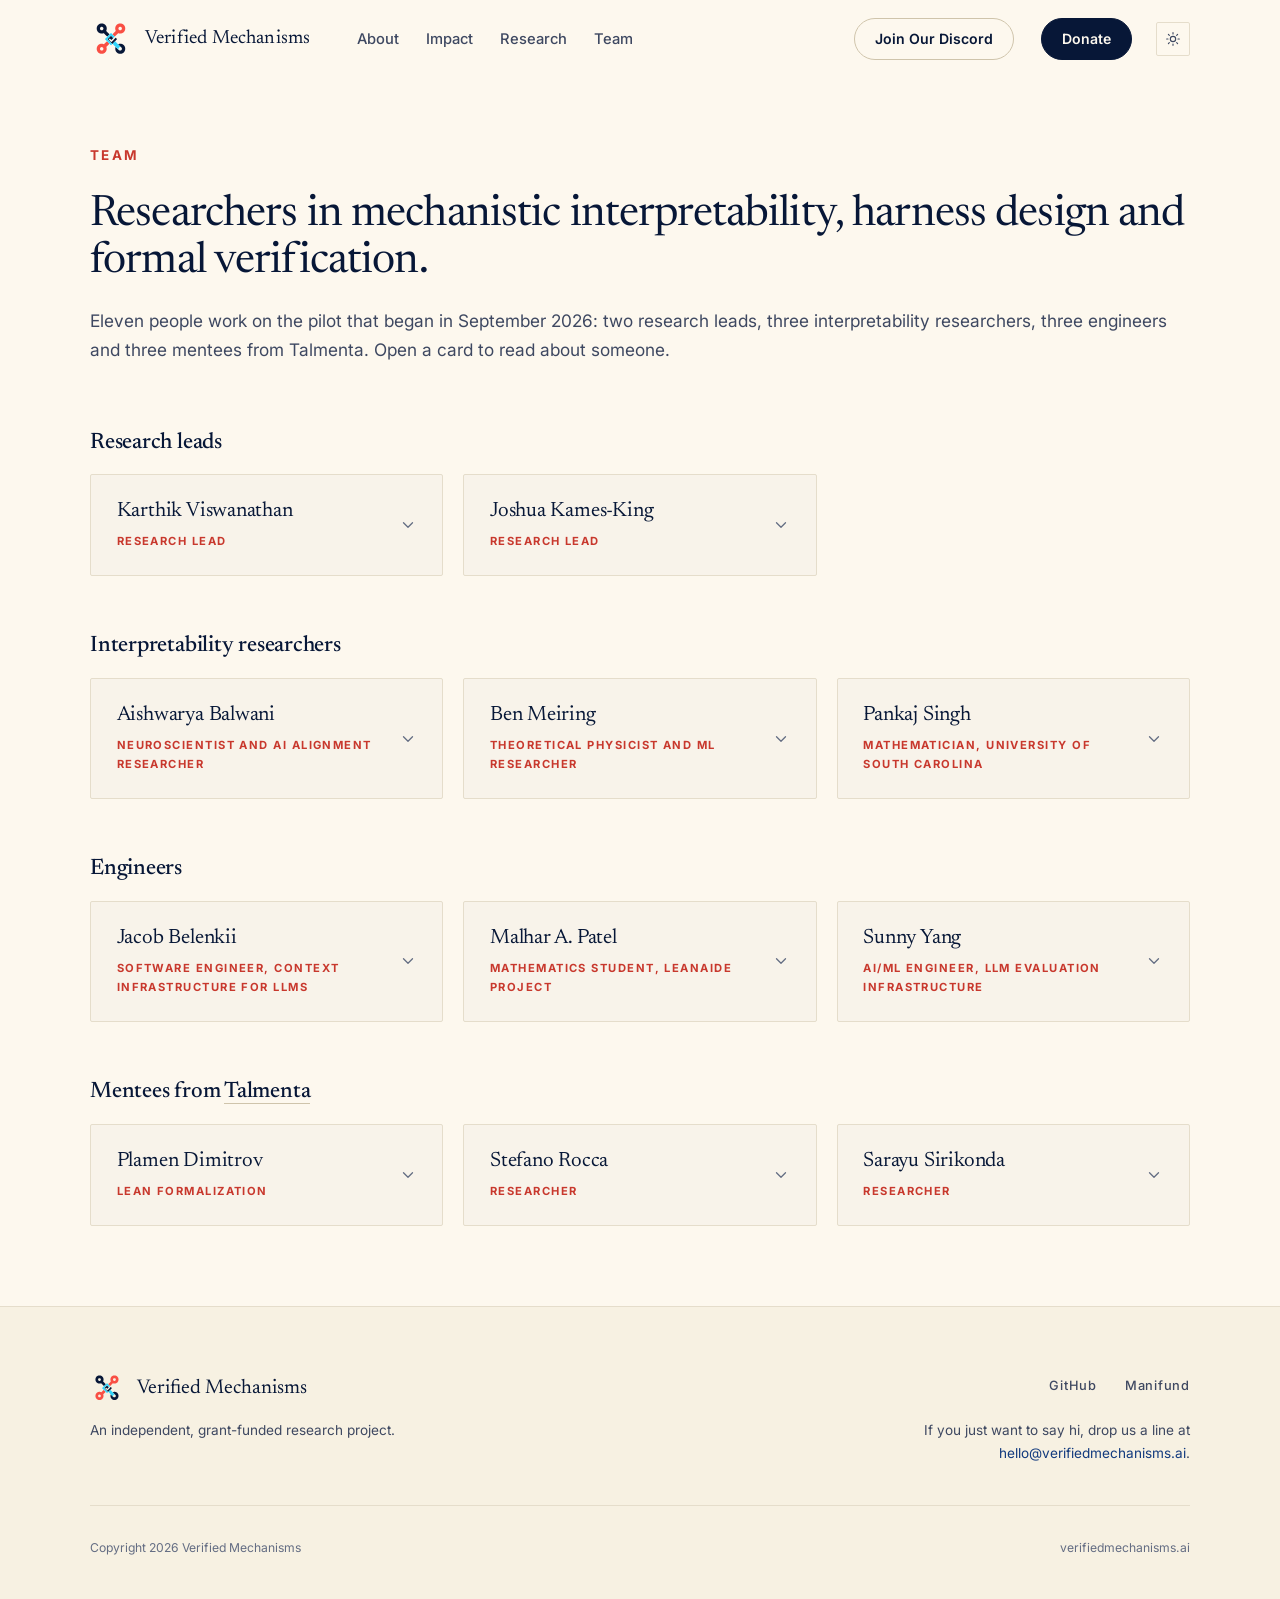
==== team/index.html @ e23b7980 "Add the team page and turn the home page roster into a names-by-group teaser The pilot team is eleve" ====
<!DOCTYPE html>
<html lang="en">
<head>
<meta charset="utf-8">
<meta name="viewport" content="width=device-width, initial-scale=1">
<title>Team | Verified Mechanisms</title>
<meta name="description" content="The Verified Mechanisms team: research leads, interpretability researchers, engineers and mentees from Talmenta working on formally verified autoresearch for mechanistic interpretability.">
<link rel="canonical" href="https://verifiedmechanisms.ai/team/">
<meta property="og:type" content="website">
<meta property="og:url" content="https://verifiedmechanisms.ai/team/">
<meta property="og:title" content="Team | Verified Mechanisms">
<meta property="og:description" content="The eleven people working on formally verified autoresearch for mechanistic interpretability.">
<meta name="theme-color" content="#05081F">
<link rel="icon" href="/assets/favicon.svg" type="image/svg+xml">
<link rel="preconnect" href="https://fonts.googleapis.com">
<link rel="preconnect" href="https://fonts.gstatic.com" crossorigin>
<link href="https://fonts.googleapis.com/css2?family=Inter:wght@400;500;600;700&family=Newsreader:ital,opsz,wght@0,6..72,300;0,6..72,400;0,6..72,500;1,6..72,400&display=swap" rel="stylesheet">
<link rel="stylesheet" href="/assets/site.css">
<script>
  // Stamp the theme before first paint so there is no flash.
  (function () {
    try {
      var t = localStorage.getItem('vm-theme');
      if (!t) t = matchMedia('(prefers-color-scheme: light)').matches ? 'light' : 'dark';
      document.documentElement.setAttribute('data-theme', t);
    } catch (e) {}
  })();
</script>
</head>
<body>
<a class="skip-link" href="#main">Skip to content</a>

<nav id="nav">
  <div class="nav-inner">
    <a class="nav-logo" href="/">
      <img class="brand-mark brand-mark--dark" src="/assets/logo.svg" alt="" width="42" height="42">
      <img class="brand-mark brand-mark--light" src="/assets/logo-light.svg" alt="" width="42" height="42">
      <span>Verified Mechanisms</span>
    </a>
    <ul class="nav-links" id="nav-links">
      <li><a href="/#about">About</a></li>
      <li><a href="/#impact">Impact</a></li>
      <li><a href="/#research">Research</a></li>
      <li><a href="/team/" aria-current="page">Team</a></li>
      <li class="nav-cta-item--lead"><a class="nav-cta nav-cta--ghost" href="https://discord.gg/DaYmn36k" target="_blank" rel="noopener">Join Our Discord</a></li>
      <li><a class="nav-cta nav-cta--solid" href="https://manifund.org/projects/formally-verified-autoresearch-for-theoretical-mech-interp" target="_blank" rel="noopener">Donate</a></li>
    </ul>
    <div class="nav-actions">
      <button class="theme-toggle" type="button" id="theme-toggle" aria-label="Switch colour theme" title="Switch colour theme">
        <svg class="icon-moon" viewBox="0 0 24 24" fill="none" stroke="currentColor" stroke-width="1.7" stroke-linecap="round" stroke-linejoin="round" aria-hidden="true"><path d="M21 12.8A9 9 0 1 1 11.2 3a7 7 0 0 0 9.8 9.8z"/></svg>
        <svg class="icon-sun" viewBox="0 0 24 24" fill="none" stroke="currentColor" stroke-width="1.7" stroke-linecap="round" aria-hidden="true"><circle cx="12" cy="12" r="4"/><path d="M12 2.5v2M12 19.5v2M5.1 5.1l1.4 1.4M17.5 17.5l1.4 1.4M2.5 12h2M19.5 12h2M5.1 18.9l1.4-1.4M17.5 6.5l1.4-1.4"/></svg>
      </button>
      <button class="nav-toggle" type="button" aria-label="Menu" aria-expanded="false" aria-controls="nav-links">
        <span></span><span></span><span></span>
      </button>
    </div>
  </div>
</nav>

<main id="main">

  <header class="page-header">
    <div class="page-inner page-inner--wide">
      <p class="section-label">Team</p>
      <h1 class="page-title">Researchers in mechanistic interpretability, harness design and formal verification.</h1>
      <p class="page-lede">Eleven people work on the pilot that began in September 2026: two research leads, three interpretability researchers, three engineers and three mentees from Talmenta. Open a card to read about someone.</p>
    </div>
  </header>

  <div class="page-body">
    <div class="page-inner page-inner--wide">

      <section class="people-group" aria-labelledby="research-leads">
        <h2 id="research-leads">Research leads</h2>
        <div class="people-grid">
        <article class="person reveal" id="karthik-viswanathan">
          <button class="person-toggle" type="button" aria-expanded="false" aria-controls="karthik-viswanathan-panel">
            <span class="person-name">Karthik Viswanathan</span>
            <span class="person-role">Research lead</span>
            <svg class="person-chevron" viewBox="0 0 24 24" fill="none" stroke="currentColor" stroke-width="1.7" stroke-linecap="round" stroke-linejoin="round" aria-hidden="true"><path d="M6 9l6 6 6-6"/></svg>
          </button>
          <div class="person-panel" id="karthik-viswanathan-panel">
            <div class="person-panel-inner">
              <p class="team-bio">Currently in MATS 9.1 with Simplex, after a Physics PhD at the University of Amsterdam and a MARS 3.0 with Geodesic Research. Likes to work on mechanistic interpretability, even though it is damn hard.</p>
              <div class="team-links">
              <a href="https://karthikviswanathn.github.io" target="_blank" rel="noopener" aria-label="Website" title="Website">
                <svg class="icon-stroke" viewBox="0 0 24 24" aria-hidden="true"><circle cx="12" cy="12" r="9"/><path d="M3 12h18M12 3c2.5 2.6 3.8 5.7 3.8 9s-1.3 6.4-3.8 9c-2.5-2.6-3.8-5.7-3.8-9S9.5 5.6 12 3z"/></svg>
              </a>
              <a href="https://www.linkedin.com/in/karthik-viswanathan-6b8a0111a/" target="_blank" rel="noopener" aria-label="LinkedIn" title="LinkedIn">
                <svg viewBox="0 0 24 24" aria-hidden="true"><path d="M20.447 20.452h-3.554v-5.569c0-1.328-.027-3.037-1.852-3.037-1.853 0-2.136 1.445-2.136 2.939v5.667H9.351V9h3.414v1.561h.046c.477-.9 1.637-1.85 3.37-1.85 3.601 0 4.267 2.37 4.267 5.455v6.286zM5.337 7.433a2.062 2.062 0 1 1 0-4.125 2.062 2.062 0 0 1 0 4.125zm1.782 13.019H3.555V9h3.564v11.452zM22.225 0H1.771C.792 0 0 .774 0 1.729v20.542C0 23.227.792 24 1.771 24h20.451C23.2 24 24 23.227 24 22.271V1.729C24 .774 23.2 0 22.225 0z"/></svg>
              </a>
              <a href="https://scholar.google.com/citations?user=Qreb6HQAAAAJ" target="_blank" rel="noopener" aria-label="Google Scholar" title="Google Scholar">
                <svg viewBox="0 0 24 24" aria-hidden="true"><path d="M5.242 13.769 0 9.5 12 0l12 9.5-5.242 4.269C17.548 11.249 14.978 9.5 12 9.5s-5.548 1.749-6.758 4.269zM12 10a7 7 0 1 0 0 14 7 7 0 0 0 0-14z"/></svg>
              </a>
              </div>
            </div>
          </div>
        </article>

        <article class="person reveal" id="joshua-kames-king" style="transition-delay:0.08s">
          <button class="person-toggle" type="button" aria-expanded="false" aria-controls="joshua-kames-king-panel">
            <span class="person-name">Joshua Kames-King</span>
            <span class="person-role">Research lead</span>
            <svg class="person-chevron" viewBox="0 0 24 24" fill="none" stroke="currentColor" stroke-width="1.7" stroke-linecap="round" stroke-linejoin="round" aria-hidden="true"><path d="M6 9l6 6 6-6"/></svg>
          </button>
          <div class="person-panel" id="joshua-kames-king-panel">
            <div class="person-panel-inner">
              <p class="team-bio">Currently an Iliad fellow, after a postdoc at EPFL and a PhD in string theory at University of Bonn. Likes mechanistic interpretability, formal verification, and believes that AI safety should eventually mostly run itself.</p>
              <div class="team-links">
              <a href="https://www.linkedin.com/in/joshua-kames-king-a87919376/" target="_blank" rel="noopener" aria-label="LinkedIn" title="LinkedIn">
                <svg viewBox="0 0 24 24" aria-hidden="true"><path d="M20.447 20.452h-3.554v-5.569c0-1.328-.027-3.037-1.852-3.037-1.853 0-2.136 1.445-2.136 2.939v5.667H9.351V9h3.414v1.561h.046c.477-.9 1.637-1.85 3.37-1.85 3.601 0 4.267 2.37 4.267 5.455v6.286zM5.337 7.433a2.062 2.062 0 1 1 0-4.125 2.062 2.062 0 0 1 0 4.125zm1.782 13.019H3.555V9h3.564v11.452zM22.225 0H1.771C.792 0 0 .774 0 1.729v20.542C0 23.227.792 24 1.771 24h20.451C23.2 24 24 23.227 24 22.271V1.729C24 .774 23.2 0 22.225 0z"/></svg>
              </a>
              <a href="https://scholar.google.com/citations?user=3WWQQb4AAAAJ&amp;hl=en" target="_blank" rel="noopener" aria-label="Google Scholar" title="Google Scholar">
                <svg viewBox="0 0 24 24" aria-hidden="true"><path d="M5.242 13.769 0 9.5 12 0l12 9.5-5.242 4.269C17.548 11.249 14.978 9.5 12 9.5s-5.548 1.749-6.758 4.269zM12 10a7 7 0 1 0 0 14 7 7 0 0 0 0-14z"/></svg>
              </a>
              </div>
            </div>
          </div>
        </article>
        </div>
      </section>
      <section class="people-group" aria-labelledby="interpretability-researchers">
        <h2 id="interpretability-researchers">Interpretability researchers</h2>
        <div class="people-grid">
        <article class="person reveal" id="aishwarya-balwani">
          <button class="person-toggle" type="button" aria-expanded="false" aria-controls="aishwarya-balwani-panel">
            <span class="person-name">Aishwarya Balwani</span>
            <span class="person-role">Neuroscientist and AI alignment researcher</span>
            <svg class="person-chevron" viewBox="0 0 24 24" fill="none" stroke="currentColor" stroke-width="1.7" stroke-linecap="round" stroke-linejoin="round" aria-hidden="true"><path d="M6 9l6 6 6-6"/></svg>
          </button>
          <div class="person-panel" id="aishwarya-balwani-panel">
            <div class="person-panel-inner">
              <p class="team-bio">Trained in signal processing, statistical machine learning and theoretical neuroscience, with a PhD thesis that used RNNs as model organisms for cortical circuits. Has been moving into AI safety and alignment since last year.</p>
              <div class="team-links">
              <a href="https://aishwaryahb.github.io/" target="_blank" rel="noopener" aria-label="Website" title="Website">
                <svg class="icon-stroke" viewBox="0 0 24 24" aria-hidden="true"><circle cx="12" cy="12" r="9"/><path d="M3 12h18M12 3c2.5 2.6 3.8 5.7 3.8 9s-1.3 6.4-3.8 9c-2.5-2.6-3.8-5.7-3.8-9S9.5 5.6 12 3z"/></svg>
              </a>
              <a href="https://www.linkedin.com/in/aishwaryahb" target="_blank" rel="noopener" aria-label="LinkedIn" title="LinkedIn">
                <svg viewBox="0 0 24 24" aria-hidden="true"><path d="M20.447 20.452h-3.554v-5.569c0-1.328-.027-3.037-1.852-3.037-1.853 0-2.136 1.445-2.136 2.939v5.667H9.351V9h3.414v1.561h.046c.477-.9 1.637-1.85 3.37-1.85 3.601 0 4.267 2.37 4.267 5.455v6.286zM5.337 7.433a2.062 2.062 0 1 1 0-4.125 2.062 2.062 0 0 1 0 4.125zm1.782 13.019H3.555V9h3.564v11.452zM22.225 0H1.771C.792 0 0 .774 0 1.729v20.542C0 23.227.792 24 1.771 24h20.451C23.2 24 24 23.227 24 22.271V1.729C24 .774 23.2 0 22.225 0z"/></svg>
              </a>
              <a href="https://scholar.google.com/citations?user=wyXqxjwAAAAJ&amp;hl=en" target="_blank" rel="noopener" aria-label="Google Scholar" title="Google Scholar">
                <svg viewBox="0 0 24 24" aria-hidden="true"><path d="M5.242 13.769 0 9.5 12 0l12 9.5-5.242 4.269C17.548 11.249 14.978 9.5 12 9.5s-5.548 1.749-6.758 4.269zM12 10a7 7 0 1 0 0 14 7 7 0 0 0 0-14z"/></svg>
              </a>
              </div>
            </div>
          </div>
        </article>

        <article class="person reveal" id="ben-meiring" style="transition-delay:0.08s">
          <button class="person-toggle" type="button" aria-expanded="false" aria-controls="ben-meiring-panel">
            <span class="person-name">Ben Meiring</span>
            <span class="person-role">Theoretical physicist and ML researcher</span>
            <svg class="person-chevron" viewBox="0 0 24 24" fill="none" stroke="currentColor" stroke-width="1.7" stroke-linecap="round" stroke-linejoin="round" aria-hidden="true"><path d="M6 9l6 6 6-6"/></svg>
          </button>
          <div class="person-panel" id="ben-meiring-panel">
            <div class="person-panel-inner">
              <p class="team-bio">A theoretical physicist with a PhD from Oxford and a postdoc at the Technion, with a background in holography, black holes and hydrodynamics. His machine learning interests are optimization, generalization and interpretability.</p>
              <div class="team-links">
              <a href="https://github.com/ben-meiring" target="_blank" rel="noopener" aria-label="GitHub" title="GitHub">
                <svg viewBox="0 0 24 24" aria-hidden="true"><path d="M12 .297c-6.63 0-12 5.373-12 12 0 5.303 3.438 9.8 8.205 11.385.6.113.82-.258.82-.577 0-.285-.01-1.04-.015-2.04-3.338.724-4.042-1.61-4.042-1.61C4.422 18.07 3.633 17.7 3.633 17.7c-1.087-.744.084-.729.084-.729 1.205.084 1.838 1.236 1.838 1.236 1.07 1.835 2.809 1.305 3.495.998.108-.776.417-1.305.76-1.605-2.665-.3-5.466-1.332-5.466-5.93 0-1.31.465-2.38 1.235-3.22-.135-.303-.54-1.523.105-3.176 0 0 1.005-.322 3.3 1.23.96-.267 1.98-.399 3-.405 1.02.006 2.04.138 3 .405 2.28-1.552 3.285-1.23 3.285-1.23.645 1.653.24 2.873.12 3.176.765.84 1.23 1.91 1.23 3.22 0 4.61-2.805 5.625-5.475 5.92.42.36.81 1.096.81 2.22 0 1.606-.015 2.896-.015 3.286 0 .315.21.69.825.57C20.565 22.092 24 17.592 24 12.297c0-6.627-5.373-12-12-12"/></svg>
              </a>
              <a href="https://www.linkedin.com/in/ben-meiring" target="_blank" rel="noopener" aria-label="LinkedIn" title="LinkedIn">
                <svg viewBox="0 0 24 24" aria-hidden="true"><path d="M20.447 20.452h-3.554v-5.569c0-1.328-.027-3.037-1.852-3.037-1.853 0-2.136 1.445-2.136 2.939v5.667H9.351V9h3.414v1.561h.046c.477-.9 1.637-1.85 3.37-1.85 3.601 0 4.267 2.37 4.267 5.455v6.286zM5.337 7.433a2.062 2.062 0 1 1 0-4.125 2.062 2.062 0 0 1 0 4.125zm1.782 13.019H3.555V9h3.564v11.452zM22.225 0H1.771C.792 0 0 .774 0 1.729v20.542C0 23.227.792 24 1.771 24h20.451C23.2 24 24 23.227 24 22.271V1.729C24 .774 23.2 0 22.225 0z"/></svg>
              </a>
              <a href="https://scholar.google.com/citations?user=Y_txcSIAAAAJ&amp;hl=en" target="_blank" rel="noopener" aria-label="Google Scholar" title="Google Scholar">
                <svg viewBox="0 0 24 24" aria-hidden="true"><path d="M5.242 13.769 0 9.5 12 0l12 9.5-5.242 4.269C17.548 11.249 14.978 9.5 12 9.5s-5.548 1.749-6.758 4.269zM12 10a7 7 0 1 0 0 14 7 7 0 0 0 0-14z"/></svg>
              </a>
              </div>
            </div>
          </div>
        </article>

        <article class="person reveal" id="pankaj-singh" style="transition-delay:0.16s">
          <button class="person-toggle" type="button" aria-expanded="false" aria-controls="pankaj-singh-panel">
            <span class="person-name">Pankaj Singh</span>
            <span class="person-role">Mathematician, University of South Carolina</span>
            <svg class="person-chevron" viewBox="0 0 24 24" fill="none" stroke="currentColor" stroke-width="1.7" stroke-linecap="round" stroke-linejoin="round" aria-hidden="true"><path d="M6 9l6 6 6-6"/></svg>
          </button>
          <div class="person-panel" id="pankaj-singh-panel">
            <div class="person-panel-inner">
              <p class="team-bio">A mathematician who recently completed a PhD at the University of South Carolina, working on algebraic and arithmetic geometry, commutative algebra and representation theory. Lately works on formalization and autoformalization of mathematics, and on what goes wrong when agents do the formalizing.</p>
              <div class="team-links">
              <a href="https://www.pksusc.com/" target="_blank" rel="noopener" aria-label="Website" title="Website">
                <svg class="icon-stroke" viewBox="0 0 24 24" aria-hidden="true"><circle cx="12" cy="12" r="9"/><path d="M3 12h18M12 3c2.5 2.6 3.8 5.7 3.8 9s-1.3 6.4-3.8 9c-2.5-2.6-3.8-5.7-3.8-9S9.5 5.6 12 3z"/></svg>
              </a>
              <a href="https://github.com/Pksingh1992" target="_blank" rel="noopener" aria-label="GitHub" title="GitHub">
                <svg viewBox="0 0 24 24" aria-hidden="true"><path d="M12 .297c-6.63 0-12 5.373-12 12 0 5.303 3.438 9.8 8.205 11.385.6.113.82-.258.82-.577 0-.285-.01-1.04-.015-2.04-3.338.724-4.042-1.61-4.042-1.61C4.422 18.07 3.633 17.7 3.633 17.7c-1.087-.744.084-.729.084-.729 1.205.084 1.838 1.236 1.838 1.236 1.07 1.835 2.809 1.305 3.495.998.108-.776.417-1.305.76-1.605-2.665-.3-5.466-1.332-5.466-5.93 0-1.31.465-2.38 1.235-3.22-.135-.303-.54-1.523.105-3.176 0 0 1.005-.322 3.3 1.23.96-.267 1.98-.399 3-.405 1.02.006 2.04.138 3 .405 2.28-1.552 3.285-1.23 3.285-1.23.645 1.653.24 2.873.12 3.176.765.84 1.23 1.91 1.23 3.22 0 4.61-2.805 5.625-5.475 5.92.42.36.81 1.096.81 2.22 0 1.606-.015 2.896-.015 3.286 0 .315.21.69.825.57C20.565 22.092 24 17.592 24 12.297c0-6.627-5.373-12-12-12"/></svg>
              </a>
              <a href="https://www.linkedin.com/in/pksinghusc/" target="_blank" rel="noopener" aria-label="LinkedIn" title="LinkedIn">
                <svg viewBox="0 0 24 24" aria-hidden="true"><path d="M20.447 20.452h-3.554v-5.569c0-1.328-.027-3.037-1.852-3.037-1.853 0-2.136 1.445-2.136 2.939v5.667H9.351V9h3.414v1.561h.046c.477-.9 1.637-1.85 3.37-1.85 3.601 0 4.267 2.37 4.267 5.455v6.286zM5.337 7.433a2.062 2.062 0 1 1 0-4.125 2.062 2.062 0 0 1 0 4.125zm1.782 13.019H3.555V9h3.564v11.452zM22.225 0H1.771C.792 0 0 .774 0 1.729v20.542C0 23.227.792 24 1.771 24h20.451C23.2 24 24 23.227 24 22.271V1.729C24 .774 23.2 0 22.225 0z"/></svg>
              </a>
              <a href="https://scholar.google.com/citations?user=jm986RUAAAAJ&amp;hl=en" target="_blank" rel="noopener" aria-label="Google Scholar" title="Google Scholar">
                <svg viewBox="0 0 24 24" aria-hidden="true"><path d="M5.242 13.769 0 9.5 12 0l12 9.5-5.242 4.269C17.548 11.249 14.978 9.5 12 9.5s-5.548 1.749-6.758 4.269zM12 10a7 7 0 1 0 0 14 7 7 0 0 0 0-14z"/></svg>
              </a>
              </div>
            </div>
          </div>
        </article>
        </div>
      </section>
      <section class="people-group" aria-labelledby="engineers">
        <h2 id="engineers">Engineers</h2>
        <div class="people-grid">
        <article class="person reveal" id="jacob-belenkii">
          <button class="person-toggle" type="button" aria-expanded="false" aria-controls="jacob-belenkii-panel">
            <span class="person-name">Jacob Belenkii</span>
            <span class="person-role">Software engineer, context infrastructure for LLMs</span>
            <svg class="person-chevron" viewBox="0 0 24 24" fill="none" stroke="currentColor" stroke-width="1.7" stroke-linecap="round" stroke-linejoin="round" aria-hidden="true"><path d="M6 9l6 6 6-6"/></svg>
          </button>
          <div class="person-panel" id="jacob-belenkii-panel">
            <div class="person-panel-inner">
              <p class="team-bio">A software engineer working on context infrastructure for LLMs. Built ContextGraph, which lays an LLM session out as a graph of context atoms on a canvas to keep plausible-looking but wrong output in check, and that problem is what pulled him toward alignment research.</p>
              <div class="team-links">
              <a href="https://contextgraph.me/" target="_blank" rel="noopener" aria-label="Website" title="Website">
                <svg class="icon-stroke" viewBox="0 0 24 24" aria-hidden="true"><circle cx="12" cy="12" r="9"/><path d="M3 12h18M12 3c2.5 2.6 3.8 5.7 3.8 9s-1.3 6.4-3.8 9c-2.5-2.6-3.8-5.7-3.8-9S9.5 5.6 12 3z"/></svg>
              </a>
              <a href="https://www.linkedin.com/in/jacob-belenkii/" target="_blank" rel="noopener" aria-label="LinkedIn" title="LinkedIn">
                <svg viewBox="0 0 24 24" aria-hidden="true"><path d="M20.447 20.452h-3.554v-5.569c0-1.328-.027-3.037-1.852-3.037-1.853 0-2.136 1.445-2.136 2.939v5.667H9.351V9h3.414v1.561h.046c.477-.9 1.637-1.85 3.37-1.85 3.601 0 4.267 2.37 4.267 5.455v6.286zM5.337 7.433a2.062 2.062 0 1 1 0-4.125 2.062 2.062 0 0 1 0 4.125zm1.782 13.019H3.555V9h3.564v11.452zM22.225 0H1.771C.792 0 0 .774 0 1.729v20.542C0 23.227.792 24 1.771 24h20.451C23.2 24 24 23.227 24 22.271V1.729C24 .774 23.2 0 22.225 0z"/></svg>
              </a>
              </div>
            </div>
          </div>
        </article>

        <article class="person reveal" id="malhar-a-patel" style="transition-delay:0.08s">
          <button class="person-toggle" type="button" aria-expanded="false" aria-controls="malhar-a-patel-panel">
            <span class="person-name">Malhar A. Patel</span>
            <span class="person-role">Mathematics student, LeanAide project</span>
            <svg class="person-chevron" viewBox="0 0 24 24" fill="none" stroke="currentColor" stroke-width="1.7" stroke-linecap="round" stroke-linejoin="round" aria-hidden="true"><path d="M6 9l6 6 6-6"/></svg>
          </button>
          <div class="person-panel" id="malhar-a-patel-panel">
            <div class="person-panel-inner">
              <p class="team-bio">A mathematics student working on formal verification and autoformalization with Lean, including the LeanAide project, with a background in mathematical logic and foundations. In machine learning, interested in interpretability and reinforcement learning.</p>
              <div class="team-links">
              <a href="https://malhar-patel.com/" target="_blank" rel="noopener" aria-label="Website" title="Website">
                <svg class="icon-stroke" viewBox="0 0 24 24" aria-hidden="true"><circle cx="12" cy="12" r="9"/><path d="M3 12h18M12 3c2.5 2.6 3.8 5.7 3.8 9s-1.3 6.4-3.8 9c-2.5-2.6-3.8-5.7-3.8-9S9.5 5.6 12 3z"/></svg>
              </a>
              <a href="https://github.com/Mal-Pat" target="_blank" rel="noopener" aria-label="GitHub" title="GitHub">
                <svg viewBox="0 0 24 24" aria-hidden="true"><path d="M12 .297c-6.63 0-12 5.373-12 12 0 5.303 3.438 9.8 8.205 11.385.6.113.82-.258.82-.577 0-.285-.01-1.04-.015-2.04-3.338.724-4.042-1.61-4.042-1.61C4.422 18.07 3.633 17.7 3.633 17.7c-1.087-.744.084-.729.084-.729 1.205.084 1.838 1.236 1.838 1.236 1.07 1.835 2.809 1.305 3.495.998.108-.776.417-1.305.76-1.605-2.665-.3-5.466-1.332-5.466-5.93 0-1.31.465-2.38 1.235-3.22-.135-.303-.54-1.523.105-3.176 0 0 1.005-.322 3.3 1.23.96-.267 1.98-.399 3-.405 1.02.006 2.04.138 3 .405 2.28-1.552 3.285-1.23 3.285-1.23.645 1.653.24 2.873.12 3.176.765.84 1.23 1.91 1.23 3.22 0 4.61-2.805 5.625-5.475 5.92.42.36.81 1.096.81 2.22 0 1.606-.015 2.896-.015 3.286 0 .315.21.69.825.57C20.565 22.092 24 17.592 24 12.297c0-6.627-5.373-12-12-12"/></svg>
              </a>
              <a href="https://www.linkedin.com/in/malharpatel24/" target="_blank" rel="noopener" aria-label="LinkedIn" title="LinkedIn">
                <svg viewBox="0 0 24 24" aria-hidden="true"><path d="M20.447 20.452h-3.554v-5.569c0-1.328-.027-3.037-1.852-3.037-1.853 0-2.136 1.445-2.136 2.939v5.667H9.351V9h3.414v1.561h.046c.477-.9 1.637-1.85 3.37-1.85 3.601 0 4.267 2.37 4.267 5.455v6.286zM5.337 7.433a2.062 2.062 0 1 1 0-4.125 2.062 2.062 0 0 1 0 4.125zm1.782 13.019H3.555V9h3.564v11.452zM22.225 0H1.771C.792 0 0 .774 0 1.729v20.542C0 23.227.792 24 1.771 24h20.451C23.2 24 24 23.227 24 22.271V1.729C24 .774 23.2 0 22.225 0z"/></svg>
              </a>
              </div>
            </div>
          </div>
        </article>

        <article class="person reveal" id="sunny-yang" style="transition-delay:0.16s">
          <button class="person-toggle" type="button" aria-expanded="false" aria-controls="sunny-yang-panel">
            <span class="person-name">Sunny Yang</span>
            <span class="person-role">AI/ML engineer, LLM evaluation infrastructure</span>
            <svg class="person-chevron" viewBox="0 0 24 24" fill="none" stroke="currentColor" stroke-width="1.7" stroke-linecap="round" stroke-linejoin="round" aria-hidden="true"><path d="M6 9l6 6 6-6"/></svg>
          </button>
          <div class="person-panel" id="sunny-yang-panel">
            <div class="person-panel-inner">
              <p class="team-bio">An AI/ML engineer based in Calgary who builds evaluation infrastructure for LLMs and agents, and maintains a few open source libraries on the side. Here to make the autoresearch runs easier to audit, and to learn from the math side of the team.</p>
              <div class="team-links">
              <a href="https://github.com/sunnyadn" target="_blank" rel="noopener" aria-label="GitHub" title="GitHub">
                <svg viewBox="0 0 24 24" aria-hidden="true"><path d="M12 .297c-6.63 0-12 5.373-12 12 0 5.303 3.438 9.8 8.205 11.385.6.113.82-.258.82-.577 0-.285-.01-1.04-.015-2.04-3.338.724-4.042-1.61-4.042-1.61C4.422 18.07 3.633 17.7 3.633 17.7c-1.087-.744.084-.729.084-.729 1.205.084 1.838 1.236 1.838 1.236 1.07 1.835 2.809 1.305 3.495.998.108-.776.417-1.305.76-1.605-2.665-.3-5.466-1.332-5.466-5.93 0-1.31.465-2.38 1.235-3.22-.135-.303-.54-1.523.105-3.176 0 0 1.005-.322 3.3 1.23.96-.267 1.98-.399 3-.405 1.02.006 2.04.138 3 .405 2.28-1.552 3.285-1.23 3.285-1.23.645 1.653.24 2.873.12 3.176.765.84 1.23 1.91 1.23 3.22 0 4.61-2.805 5.625-5.475 5.92.42.36.81 1.096.81 2.22 0 1.606-.015 2.896-.015 3.286 0 .315.21.69.825.57C20.565 22.092 24 17.592 24 12.297c0-6.627-5.373-12-12-12"/></svg>
              </a>
              <a href="https://linkedin.com/in/sunnyadn" target="_blank" rel="noopener" aria-label="LinkedIn" title="LinkedIn">
                <svg viewBox="0 0 24 24" aria-hidden="true"><path d="M20.447 20.452h-3.554v-5.569c0-1.328-.027-3.037-1.852-3.037-1.853 0-2.136 1.445-2.136 2.939v5.667H9.351V9h3.414v1.561h.046c.477-.9 1.637-1.85 3.37-1.85 3.601 0 4.267 2.37 4.267 5.455v6.286zM5.337 7.433a2.062 2.062 0 1 1 0-4.125 2.062 2.062 0 0 1 0 4.125zm1.782 13.019H3.555V9h3.564v11.452zM22.225 0H1.771C.792 0 0 .774 0 1.729v20.542C0 23.227.792 24 1.771 24h20.451C23.2 24 24 23.227 24 22.271V1.729C24 .774 23.2 0 22.225 0z"/></svg>
              </a>
              </div>
            </div>
          </div>
        </article>
        </div>
      </section>
      <section class="people-group" aria-labelledby="mentees-from-talmenta">
        <h2 id="mentees-from-talmenta">Mentees from <a href="https://www.talmenta.org/" target="_blank" rel="noopener">Talmenta</a></h2>
        <div class="people-grid">
        <article class="person reveal" id="plamen-dimitrov">
          <button class="person-toggle" type="button" aria-expanded="false" aria-controls="plamen-dimitrov-panel">
            <span class="person-name">Plamen Dimitrov</span>
            <span class="person-role">Lean formalization</span>
            <svg class="person-chevron" viewBox="0 0 24 24" fill="none" stroke="currentColor" stroke-width="1.7" stroke-linecap="round" stroke-linejoin="round" aria-hidden="true"><path d="M6 9l6 6 6-6"/></svg>
          </button>
          <div class="person-panel" id="plamen-dimitrov-panel">
            <div class="person-panel-inner">
              <p class="team-bio">An independent researcher in type theoretic formalization of AI and complex systems, with a triple MSc in Mathematical Modelling in Engineering. Likes emergent properties of ANNs and interpretability.</p>
              <div class="team-links">
              <a href="https://plamendimitrov.name/" target="_blank" rel="noopener" aria-label="Website" title="Website">
                <svg class="icon-stroke" viewBox="0 0 24 24" aria-hidden="true"><circle cx="12" cy="12" r="9"/><path d="M3 12h18M12 3c2.5 2.6 3.8 5.7 3.8 9s-1.3 6.4-3.8 9c-2.5-2.6-3.8-5.7-3.8-9S9.5 5.6 12 3z"/></svg>
              </a>
              <a href="https://github.com/pevogam" target="_blank" rel="noopener" aria-label="GitHub" title="GitHub">
                <svg viewBox="0 0 24 24" aria-hidden="true"><path d="M12 .297c-6.63 0-12 5.373-12 12 0 5.303 3.438 9.8 8.205 11.385.6.113.82-.258.82-.577 0-.285-.01-1.04-.015-2.04-3.338.724-4.042-1.61-4.042-1.61C4.422 18.07 3.633 17.7 3.633 17.7c-1.087-.744.084-.729.084-.729 1.205.084 1.838 1.236 1.838 1.236 1.07 1.835 2.809 1.305 3.495.998.108-.776.417-1.305.76-1.605-2.665-.3-5.466-1.332-5.466-5.93 0-1.31.465-2.38 1.235-3.22-.135-.303-.54-1.523.105-3.176 0 0 1.005-.322 3.3 1.23.96-.267 1.98-.399 3-.405 1.02.006 2.04.138 3 .405 2.28-1.552 3.285-1.23 3.285-1.23.645 1.653.24 2.873.12 3.176.765.84 1.23 1.91 1.23 3.22 0 4.61-2.805 5.625-5.475 5.92.42.36.81 1.096.81 2.22 0 1.606-.015 2.896-.015 3.286 0 .315.21.69.825.57C20.565 22.092 24 17.592 24 12.297c0-6.627-5.373-12-12-12"/></svg>
              </a>
              </div>
            </div>
          </div>
        </article>

        <article class="person reveal" id="stefano-rocca" style="transition-delay:0.08s">
          <button class="person-toggle" type="button" aria-expanded="false" aria-controls="stefano-rocca-panel">
            <span class="person-name">Stefano Rocca</span>
            <span class="person-role">Researcher</span>
            <svg class="person-chevron" viewBox="0 0 24 24" fill="none" stroke="currentColor" stroke-width="1.7" stroke-linecap="round" stroke-linejoin="round" aria-hidden="true"><path d="M6 9l6 6 6-6"/></svg>
          </button>
          <div class="person-panel" id="stefano-rocca-panel">
            <div class="person-panel-inner">
              <p class="team-bio">An independent researcher with an MSc in Mathematics, recently working on formalized mathematics, automated theorem proving, and AI-assisted mathematical reasoning. Likes to spend his free time thinking about mirror symmetry.</p>
              <div class="team-links">
              <a href="https://github.com/ster-oc" target="_blank" rel="noopener" aria-label="GitHub" title="GitHub">
                <svg viewBox="0 0 24 24" aria-hidden="true"><path d="M12 .297c-6.63 0-12 5.373-12 12 0 5.303 3.438 9.8 8.205 11.385.6.113.82-.258.82-.577 0-.285-.01-1.04-.015-2.04-3.338.724-4.042-1.61-4.042-1.61C4.422 18.07 3.633 17.7 3.633 17.7c-1.087-.744.084-.729.084-.729 1.205.084 1.838 1.236 1.838 1.236 1.07 1.835 2.809 1.305 3.495.998.108-.776.417-1.305.76-1.605-2.665-.3-5.466-1.332-5.466-5.93 0-1.31.465-2.38 1.235-3.22-.135-.303-.54-1.523.105-3.176 0 0 1.005-.322 3.3 1.23.96-.267 1.98-.399 3-.405 1.02.006 2.04.138 3 .405 2.28-1.552 3.285-1.23 3.285-1.23.645 1.653.24 2.873.12 3.176.765.84 1.23 1.91 1.23 3.22 0 4.61-2.805 5.625-5.475 5.92.42.36.81 1.096.81 2.22 0 1.606-.015 2.896-.015 3.286 0 .315.21.69.825.57C20.565 22.092 24 17.592 24 12.297c0-6.627-5.373-12-12-12"/></svg>
              </a>
              </div>
            </div>
          </div>
        </article>

        <article class="person reveal" id="sarayu-sirikonda" style="transition-delay:0.16s">
          <button class="person-toggle" type="button" aria-expanded="false" aria-controls="sarayu-sirikonda-panel">
            <span class="person-name">Sarayu Sirikonda</span>
            <span class="person-role">Researcher</span>
            <svg class="person-chevron" viewBox="0 0 24 24" fill="none" stroke="currentColor" stroke-width="1.7" stroke-linecap="round" stroke-linejoin="round" aria-hidden="true"><path d="M6 9l6 6 6-6"/></svg>
          </button>
          <div class="person-panel" id="sarayu-sirikonda-panel">
            <div class="person-panel-inner">
              <p class="team-bio">Studying applied mathematics at UC Berkeley, with an interest in the intersection of mathematics and machine learning. Likes exploring new areas of mathematics and learning from others through collaboration.</p>
              <div class="team-links">
              <a href="https://www.linkedin.com/in/sarayu-sirikonda/" target="_blank" rel="noopener" aria-label="LinkedIn" title="LinkedIn">
                <svg viewBox="0 0 24 24" aria-hidden="true"><path d="M20.447 20.452h-3.554v-5.569c0-1.328-.027-3.037-1.852-3.037-1.853 0-2.136 1.445-2.136 2.939v5.667H9.351V9h3.414v1.561h.046c.477-.9 1.637-1.85 3.37-1.85 3.601 0 4.267 2.37 4.267 5.455v6.286zM5.337 7.433a2.062 2.062 0 1 1 0-4.125 2.062 2.062 0 0 1 0 4.125zm1.782 13.019H3.555V9h3.564v11.452zM22.225 0H1.771C.792 0 0 .774 0 1.729v20.542C0 23.227.792 24 1.771 24h20.451C23.2 24 24 23.227 24 22.271V1.729C24 .774 23.2 0 22.225 0z"/></svg>
              </a>
              </div>
            </div>
          </div>
        </article>
        </div>
      </section>

    </div>
  </div>

</main>

<footer>
  <div class="footer-inner">
    <div class="footer-top">
      <span class="footer-brand">
          <img class="brand-mark brand-mark--dark" src="/assets/logo.svg" alt="" width="34" height="34">
          <img class="brand-mark brand-mark--light" src="/assets/logo-light.svg" alt="" width="34" height="34">
          Verified Mechanisms
        </span>
      <ul class="footer-links">
        <li><a href="https://github.com/VerifiedMechanisms/xorformer" target="_blank" rel="noopener">GitHub</a></li>
        <li><a href="https://manifund.org/projects/formally-verified-autoresearch-for-theoretical-mech-interp" target="_blank" rel="noopener">Manifund</a></li>
      </ul>
      <p class="footer-blurb">An independent, grant-funded research project.</p>
      <p class="footer-blurb footer-blurb--right">If you just want to say hi, drop us a line at <a href="mailto:hello@verifiedmechanisms.ai">hello@verifiedmechanisms.ai</a>.</p>
    </div>
    <div class="footer-bottom">
      <p>Copyright 2026 Verified Mechanisms</p>
      <p>verifiedmechanisms.ai</p>
    </div>
  </div>
</footer>

<script src="/assets/site.js" defer></script>
</body>
</html>
---- assets/site.css ----
/* Verified Mechanisms — verifiedmechanisms.ai */

/* ---------- theme tokens ----------
   Dark is the default. JS stamps data-theme on <html>; the media query below
   is the no-JS fallback. Hues stay in one cool band: cyan 190, blue 219,
   violet 243. No warm accent. */

:root {
  --bg: #05081F;
  --bg-2: #0A0E2A;
  --surface: #0D1138;
  --surface-2: #141B42;
  --border: #232C5C;
  --border-lit: #2D2F6D;

  --text: #E8EAF6;
  --text-dim: #A6ABD4;
  --text-mute: #7C82B4;

  --blue: #6E9BF0;
  --violet: #9B97E8;
  --cyan: #4FD8F5;
  --accent: var(--blue);
  --eyebrow: var(--violet);

  --card-bg: rgba(255, 255, 255, 0.02);
  --card-bg-hover: rgba(255, 255, 255, 0.035);
  --code-bg: rgba(79, 216, 245, 0.05);
  --note-bg: rgba(155, 151, 232, 0.07);
  --glow-a: rgba(155, 151, 232, 0.14);
  --glow-b: rgba(79, 216, 245, 0.08);
  --btn-shadow: rgba(110, 155, 240, 0.28);
  --nav-bg: rgba(5, 8, 31, 0.88);

  --font-display: 'Newsreader', Georgia, 'Times New Roman', serif;
  --font-body: 'Inter', -apple-system, BlinkMacSystemFont, 'Segoe UI', sans-serif;
  --font-mono: ui-monospace, SFMono-Regular, 'SF Mono', Menlo, Consolas, monospace;

  --ease: cubic-bezier(0.23, 1, 0.32, 1);
  --gutter: 3rem;
  --maxw: 1100px;

  color-scheme: dark;
}

/* Light is the original mark's own world: cream ground #FDF8EE, navy ink
   #071737, coral #F94F44, cyan #31D5FC. Coral and cyan are too light to
   carry text on cream, so text uses darkened steps of the same hues. */
:root[data-theme="light"] {
  --bg: #FDF8EE;
  --bg-2: #F7F1E2;
  --surface: #FFFFFF;
  --surface-2: #FBF6EA;
  --border: #E5DDCB;
  --border-lit: #CFC4AB;

  --text: #071737;
  --text-dim: #3E4861;
  --text-mute: #646D83;

  --blue: #123A7E;
  --violet: #3A4E8C;
  --cyan: #0B6E86;
  --eyebrow: #C8382D;

  --card-bg: rgba(7, 23, 55, 0.018);
  --card-bg-hover: rgba(7, 23, 55, 0.04);
  --code-bg: rgba(11, 110, 134, 0.07);
  --note-bg: rgba(200, 56, 45, 0.06);
  --glow-a: rgba(200, 56, 45, 0.07);
  --glow-b: rgba(11, 110, 134, 0.07);
  --btn-shadow: rgba(7, 23, 55, 0.22);
  --nav-bg: rgba(253, 248, 238, 0.92);

  color-scheme: light;
}

/* no-JS fallback: honour the OS preference */
@media (prefers-color-scheme: light) {
  :root:not([data-theme]) {
    --bg: #FDF8EE; --bg-2: #F7F1E2; --surface: #FFFFFF; --surface-2: #FBF6EA;
    --border: #E5DDCB; --border-lit: #CFC4AB;
    --text: #071737; --text-dim: #3E4861; --text-mute: #646D83;
    --blue: #123A7E; --violet: #3A4E8C; --cyan: #0B6E86; --eyebrow: #C8382D;
    --card-bg: rgba(7, 23, 55, 0.018); --card-bg-hover: rgba(7, 23, 55, 0.04);
    --code-bg: rgba(11, 110, 134, 0.07); --note-bg: rgba(200, 56, 45, 0.06);
    --glow-a: rgba(200, 56, 45, 0.07); --glow-b: rgba(11, 110, 134, 0.07);
    --btn-shadow: rgba(7, 23, 55, 0.22); --nav-bg: rgba(253, 248, 238, 0.92);
    color-scheme: light;
  }
}

*, *::before, *::after { box-sizing: border-box; }

html {
  font-size: 16px;
  scroll-behavior: smooth;
  -webkit-text-size-adjust: 100%;
}

body {
  margin: 0;
  background: var(--bg);
  color: var(--text);
  font-family: var(--font-body);
  font-weight: 400;
  line-height: 1.7;
  -webkit-font-smoothing: antialiased;
  -moz-osx-font-smoothing: grayscale;
  overflow-x: hidden;
  transition: background 0.3s var(--ease), color 0.3s var(--ease);
}

img, svg { max-width: 100%; }
::selection { background: var(--accent); color: var(--bg); }

a {
  color: var(--accent);
  text-decoration: none;
  transition: color 0.25s var(--ease);
}
a:hover { color: var(--cyan); }

:focus-visible { outline: 2px solid var(--accent); outline-offset: 3px; }

.skip-link {
  position: absolute;
  left: -9999px;
  top: 0;
  background: var(--surface-2);
  color: var(--text);
  padding: 0.75rem 1.25rem;
  z-index: 100;
}
.skip-link:focus { left: 0; }

/* inline link inside prose, so it reads as a citation not a button */
.ref {
  color: var(--text);
  border-bottom: 1px solid var(--border-lit);
  transition: border-color 0.25s var(--ease), color 0.25s var(--ease);
}
.ref:hover { color: var(--accent); border-bottom-color: var(--accent); }

/* ---------- nav ---------- */

nav {
  position: fixed;
  inset: 0 0 auto 0;
  z-index: 50;
  padding: 1.1rem var(--gutter);
  transition: padding 0.3s var(--ease), background 0.3s var(--ease),
              box-shadow 0.3s var(--ease);
}
nav.scrolled {
  padding: 0.7rem var(--gutter);
  background: var(--nav-bg);
  backdrop-filter: blur(12px);
  -webkit-backdrop-filter: blur(12px);
  box-shadow: 0 1px 0 var(--border);
}

.nav-inner {
  max-width: var(--maxw);
  margin: 0 auto;
  display: flex;
  align-items: center;
  justify-content: space-between;
  gap: 1.5rem;
}

.nav-logo {
  display: inline-flex;
  align-items: center;
  gap: 0.8rem;
  color: var(--text);
  font-family: var(--font-display);
  font-size: 1.2rem;
  font-weight: 400;
  letter-spacing: 0.01em;
  white-space: nowrap;
}
.nav-logo:hover { color: var(--text); }
.brand-mark { width: 42px; height: 42px; display: block; flex: none; }

.nav-links {
  flex: 1 1 auto;
  display: flex;
  align-items: center;
  gap: 1.7rem;
  list-style: none;
  margin: 0 0 0 1.4rem;
  padding: 0;
}
.nav-links a {
  color: var(--text-dim);
  font-size: 0.92rem;
  font-weight: 500;
}
.nav-links a:hover { color: var(--text); }

/* Pill CTAs live inside the link list so the mobile menu inherits them as rows;
   the lead item's auto margin pushes the pair to the right edge on desktop. */
.nav-cta-item--lead { margin-left: auto; }
.nav-links a.nav-cta {
  display: inline-flex;
  align-items: center;
  padding: 0.52rem 1.25rem;
  border-radius: 999px;
  font-size: 0.88rem;
  font-weight: 600;
  transition: background 0.25s var(--ease), border-color 0.25s var(--ease),
              color 0.25s var(--ease);
}
.nav-links a.nav-cta--ghost { color: var(--text); border: 1px solid var(--border-lit); }
.nav-links a.nav-cta--ghost:hover { color: var(--accent); border-color: var(--accent); }
.nav-links a.nav-cta--solid { color: var(--bg); background: var(--text); border: 1px solid var(--text); }
.nav-links a.nav-cta--solid:hover { color: var(--bg); background: var(--accent); border-color: var(--accent); }

.theme-toggle {
  display: inline-flex;
  align-items: center;
  justify-content: center;
  width: 34px;
  height: 34px;
  padding: 0;
  background: none;
  border: 1px solid var(--border);
  border-radius: 2px;
  color: var(--text-dim);
  cursor: pointer;
  transition: color 0.25s var(--ease), border-color 0.25s var(--ease);
}
.theme-toggle:hover { color: var(--accent); border-color: var(--accent); }
.theme-toggle svg { width: 16px; height: 16px; display: block; }
.theme-toggle .icon-sun { display: none; }
:root[data-theme="light"] .theme-toggle .icon-sun { display: block; }
:root[data-theme="light"] .theme-toggle .icon-moon { display: none; }
@media (prefers-color-scheme: light) {
  :root:not([data-theme]) .theme-toggle .icon-sun { display: block; }
  :root:not([data-theme]) .theme-toggle .icon-moon { display: none; }
}

/* light/dark logo pair */
.brand-mark--light { display: none; }
:root[data-theme="light"] .brand-mark--dark { display: none; }
:root[data-theme="light"] .brand-mark--light { display: block; }
@media (prefers-color-scheme: light) {
  :root:not([data-theme]) .brand-mark--dark { display: none; }
  :root:not([data-theme]) .brand-mark--light { display: block; }
}

.nav-toggle {
  display: none;
  flex-direction: column;
  justify-content: center;
  gap: 5px;
  width: 34px;
  height: 34px;
  padding: 0;
  background: none;
  border: 0;
  cursor: pointer;
}
.nav-toggle span {
  display: block;
  height: 1.5px;
  width: 22px;
  background: var(--text);
  transition: transform 0.3s var(--ease), opacity 0.2s var(--ease);
}
.nav-toggle[aria-expanded="true"] span:nth-child(1) { transform: translateY(6.5px) rotate(45deg); }
.nav-toggle[aria-expanded="true"] span:nth-child(2) { opacity: 0; }
.nav-toggle[aria-expanded="true"] span:nth-child(3) { transform: translateY(-6.5px) rotate(-45deg); }

.nav-actions { display: flex; align-items: center; gap: 1rem; }

/* ---------- hero ---------- */

/* Editorial split: display serif left, the node network as a captioned
   figure right, on a flat ground. */
.hero {
  position: relative;
  padding: 10rem var(--gutter) 4.5rem;
}
.hero-inner {
  max-width: var(--maxw);
  margin: 0 auto;
  width: 100%;
  display: grid;
  grid-template-columns: minmax(0, 7fr) minmax(0, 5fr);
  gap: clamp(2.5rem, 6vw, 5rem);
  align-items: center;
}

.hero-label {
  font-size: 0.86rem;
  font-weight: 600;
  letter-spacing: 0.2em;
  text-transform: uppercase;
  color: var(--eyebrow);
  margin: 0 0 1.5rem;
}

.hero-title {
  font-family: var(--font-display);
  font-size: clamp(2.15rem, 4.4vw, 3.7rem);
  font-weight: 500;
  line-height: 1.04;
  letter-spacing: -0.025em;
  margin: 0 0 1.75rem;
  text-wrap: balance;
}
.hero-title em {
  font-style: italic;
  font-weight: 500;
  background: linear-gradient(100deg, var(--cyan), var(--blue) 45%, var(--violet));
  -webkit-background-clip: text;
  background-clip: text;
  color: transparent;
}

/* A 300-weight serif holds up as light-on-dark, but reads grey as dark-on-cream. */
:root[data-theme="light"] .page-title { font-weight: 400; }
@media (prefers-color-scheme: light) {
  :root:not([data-theme]) .page-title { font-weight: 400; }
}

.hero-tagline {
  font-family: var(--font-display);
  font-size: clamp(1.08rem, 1.7vw, 1.32rem);
  line-height: 1.55;
  color: var(--text-dim);
  max-width: 46ch;
  margin: 0;
}

.hero-figure { position: relative; margin: 0; min-width: 0; }
.hero-canvas { display: block; width: 100%; aspect-ratio: 1 / 1.04; }

/* ---------- buttons ---------- */

.btn {
  display: inline-flex;
  align-items: center;
  gap: 0.6rem;
  padding: 0.78rem 1.7rem;
  border-radius: 999px;
  border: 1px solid var(--accent);
  font-family: var(--font-body);
  font-size: 0.95rem;
  font-weight: 600;
  letter-spacing: 0.005em;
  transition: transform 0.3s var(--ease), box-shadow 0.3s var(--ease),
              background 0.3s var(--ease), color 0.3s var(--ease);
}
.btn--primary { background: var(--accent); color: var(--bg); }
.btn--primary:hover {
  color: var(--bg);
  transform: translateY(-2px);
  box-shadow: 0 8px 28px var(--btn-shadow);
}
.btn--ghost { background: transparent; color: var(--text); border-color: var(--border-lit); }
.btn--ghost:hover { color: var(--text); border-color: var(--accent); transform: translateY(-2px); }

/* ---------- sections ---------- */

.section { padding: 5.5rem var(--gutter); }
.section-inner { max-width: var(--maxw); margin: 0 auto; }
.section--bordered { border-top: 1px solid var(--border); }
.section--tinted { background: var(--bg-2); border-top: 1px solid var(--border); }

.section-label {
  font-size: 0.84rem;
  font-weight: 700;
  letter-spacing: 0.17em;
  text-transform: uppercase;
  color: var(--eyebrow);
  margin: 0 0 1.6rem;
}

.section-heading {
  font-family: var(--font-display);
  font-size: clamp(1.6rem, 2.7vw, 2.3rem);
  font-weight: 400;
  line-height: 1.14;
  letter-spacing: -0.015em;
  margin: 0 0 2rem;
}

.section-intro { color: var(--text-dim); max-width: 84ch; margin: 0 0 3rem; }

/* ---------- about ---------- */

.about-grid {
  display: grid;
  grid-template-columns: 1fr 1fr;
  gap: 4rem;
  align-items: start;
}
.about-statement {
  font-family: var(--font-display);
  font-size: clamp(1.35rem, 2.3vw, 1.85rem);
  font-weight: 400;
  line-height: 1.32;
  letter-spacing: -0.01em;
  margin: 0;
}
.about-body { font-size: 0.98rem; line-height: 1.85; color: var(--text-dim); margin: 0; }
.about-body p { margin: 0; }
.about-body p + p { margin-top: 1.25rem; }

.about-separator { width: 48px; height: 1px; background: var(--accent); margin: 2.5rem 0 0; }

.about-approach {
  border-top: 1px solid var(--border);
  padding-top: 3rem;
  margin-top: 3.5rem;
}
.approach-grid { display: grid; grid-template-columns: repeat(3, 1fr); gap: 2.5rem; }
.approach-title {
  font-family: var(--font-display);
  font-size: 1.18rem;
  font-weight: 500;
  line-height: 1.25;
  margin: 0 0 0.6rem;
}
.approach-desc { font-size: 0.88rem; line-height: 1.75; color: var(--text-dim); margin: 0; }

/* ---------- research ---------- */

.strand {
  display: grid;
  grid-template-columns: 14rem 1fr;
  gap: 3.5rem;
  align-items: start;
  padding: 3rem 0;
  border-top: 1px solid var(--border);
}
.strand:last-of-type { border-bottom: 1px solid var(--border); }
.strand-title {
  font-family: var(--font-display);
  font-size: clamp(1.25rem, 1.9vw, 1.6rem);
  font-weight: 400;
  line-height: 1.2;
  letter-spacing: -0.01em;
  margin: 0;
}
.strand-body { margin: 0; }
.strand-body p { margin: 0; color: var(--text-dim); font-size: 1rem; line-height: 1.8; max-width: 82ch; }
.strand-body p + p { margin-top: 1.1rem; }

.card-link {
  display: inline-flex;
  align-items: center;
  gap: 0.4rem;
  margin-top: 1.5rem;
  font-size: 0.78rem;
  font-weight: 600;
  letter-spacing: 0.06em;
  text-transform: uppercase;
  transition: gap 0.3s var(--ease), color 0.25s var(--ease);
}
.card-link:hover { gap: 0.75rem; }
.card-link svg { width: 14px; height: 14px; flex: none; }

.mono { font-family: var(--font-mono); font-size: 0.86em; color: var(--cyan); }

/* ---------- outputs ---------- */

.outputs-intro { margin: 3.5rem 0 0; }
.outputs-title {
  font-family: var(--font-display);
  font-size: clamp(1.25rem, 1.9vw, 1.6rem);
  font-weight: 400;
  line-height: 1.2;
  letter-spacing: -0.01em;
  margin: 1.6rem 0 0;
}
.outputs-list { list-style: none; margin: 1.1rem 0 0; padding: 0; border-top: 1px solid var(--border); }
.output {
  display: flex;
  align-items: baseline;
  gap: 2rem;
  padding: 1.7rem 0.5rem 1.7rem 0;
  border-bottom: 1px solid var(--border);
  transition: padding-left 0.35s var(--ease), background 0.35s var(--ease);
}
.output:hover { padding-left: 0.9rem; background: var(--card-bg); }
.output-kind {
  flex: none;
  width: 9.6rem;
  font-size: 0.78rem;
  font-weight: 700;
  letter-spacing: 0.13em;
  text-transform: uppercase;
  color: var(--text-mute);
}
.output-body { flex: 1 1 auto; min-width: 0; }
.output-title {
  display: block;
  font-family: var(--font-display);
  font-size: 1.12rem;
  font-weight: 500;
  line-height: 1.3;
  margin: 0 0 0.35rem;
  color: var(--text);
  transition: color 0.25s var(--ease);
}
.output:hover .output-title { color: var(--accent); }
.output-desc {
  display: block;
  font-size: 0.86rem;
  line-height: 1.65;
  color: var(--text-dim);
  margin: 0;
}
.output-arrow {
  flex: none;
  color: var(--text-mute);
  transition: transform 0.35s var(--ease), color 0.35s var(--ease);
}
.output:hover .output-arrow { transform: translateX(5px); color: var(--accent); }
.output-arrow svg { width: 16px; height: 16px; display: block; }

/* ---------- team ---------- */

/* The roster lives on /team/ (cards below). These name, role, bio and link
   styles are shared with it. */

/* Home page roster: one hairline row per group, names on the right in the
   serif, each linking to its card on /team/. */
.team-roll { margin-top: 2.5rem; }
.team-roll-row {
  display: grid;
  grid-template-columns: 14rem 1fr;
  gap: 2.5rem;
  align-items: baseline;
  padding: 1.1rem 0;
  border-top: 1px solid var(--border);
}
.team-roll-row:last-child { border-bottom: 1px solid var(--border); }
.team-roll-group {
  font-size: 0.7rem;
  font-weight: 700;
  letter-spacing: 0.13em;
  text-transform: uppercase;
  color: var(--eyebrow);
  margin: 0;
}
.team-roll-names {
  font-family: var(--font-display);
  font-size: 1.15rem;
  line-height: 1.6;
  color: var(--text);
  margin: 0;
}
.team-roll-names a { color: var(--text); transition: color 0.25s var(--ease); }
.team-roll-names a:hover { color: var(--accent); }

.team-name {
  font-family: var(--font-display);
  font-size: 1.3rem;
  font-weight: 400;
  line-height: 1.25;
  letter-spacing: -0.01em;
  margin: 0 0 0.5rem;
}
.team-name a { color: var(--text); transition: color 0.25s var(--ease); }
.team-name a:hover { color: var(--accent); }
.team-role {
  font-size: 0.7rem;
  font-weight: 700;
  letter-spacing: 0.13em;
  text-transform: uppercase;
  color: var(--eyebrow);
  margin: 0;
}
.team-bio {
  max-width: 62ch;
  font-size: 0.9rem;
  line-height: 1.8;
  color: var(--text-dim);
  text-wrap: pretty;
  margin: 0;
}

/* Same set as karthikviswanathn.github.io (Font Awesome brands + Academicons),
   drawn inline rather than pulling in two icon fonts for six glyphs. */
.team-links {
  display: flex;
  flex-wrap: wrap;
  gap: 1rem;
  margin-top: 0.9rem;
}
.team-links a {
  display: inline-flex;
  align-items: center;
  justify-content: center;
  width: 20px;
  height: 20px;
  color: var(--text-mute);
  transition: color 0.25s var(--ease), transform 0.25s var(--ease);
}
.team-links a:hover { color: var(--accent); transform: translateY(-2px); }
.team-links svg { width: 18px; height: 18px; display: block; fill: currentColor; }
.team-links svg.icon-stroke {
  fill: none;
  stroke: currentColor;
  stroke-width: 1.7;
  stroke-linecap: round;
  stroke-linejoin: round;
}

/* ---------- team page ---------- */

/* /team/ groups the roster by role. Each card's header is a button, so the
   whole card toggles; the bio and links sit in a panel whose grid row grows
   from 0fr to 1fr, which animates height without measuring it. */
/* Declared after .page-inner so the wider measure wins on /team/. */
.page-inner.page-inner--wide { max-width: var(--maxw); }

.people-group { margin-bottom: 3.5rem; }
.people-group:last-child { margin-bottom: 0; }
.page-body .people-group h2 { margin-top: 0; }
.page-body .people-group h2 a { color: inherit; border-bottom: 1px solid var(--border-lit); }
.page-body .people-group h2 a:hover { color: var(--accent); border-bottom-color: var(--accent); }

.people-grid {
  display: grid;
  grid-template-columns: repeat(3, minmax(0, 1fr));
  gap: 1.25rem;
  align-items: start; /* an open card grows alone, its neighbours keep their height */
}

.person {
  scroll-margin-top: 6rem; /* deep links land below the fixed nav */
  background: var(--card-bg);
  border: 1px solid var(--border);
  border-radius: 2px;
  transition: border-color 0.4s var(--ease), background 0.4s var(--ease);
}
.person:hover, .person.is-open { border-color: var(--border-lit); background: var(--card-bg-hover); }

.person-toggle {
  display: grid;
  grid-template-columns: minmax(0, 1fr) auto;
  grid-template-areas: "name chev" "role chev";
  column-gap: 1rem;
  width: 100%;
  margin: 0;
  padding: 1.5rem 1.6rem;
  background: none;
  border: 0;
  color: inherit;
  font: inherit;
  text-align: left;
  cursor: pointer;
}
.person-toggle:focus-visible { outline: 2px solid var(--accent); outline-offset: -2px; }
.person-name {
  grid-area: name;
  font-family: var(--font-display);
  font-size: 1.3rem;
  font-weight: 400;
  line-height: 1.25;
  letter-spacing: -0.01em;
  color: var(--text);
  transition: color 0.25s var(--ease);
}
.person-toggle:hover .person-name, .person.is-open .person-name { color: var(--accent); }
.person-role {
  grid-area: role;
  margin-top: 0.45rem;
  font-size: 0.7rem;
  font-weight: 700;
  letter-spacing: 0.13em;
  text-transform: uppercase;
  color: var(--eyebrow);
}
.person-chevron {
  grid-area: chev;
  align-self: center;
  width: 18px;
  height: 18px;
  color: var(--text-mute);
  transition: transform 0.35s var(--ease), color 0.25s var(--ease);
}
.person-toggle:hover .person-chevron { color: var(--accent); }
.person.is-open .person-chevron { transform: rotate(180deg); }

.person-panel {
  display: grid;
  grid-template-rows: 0fr;
  transition: grid-template-rows 0.35s var(--ease);
}
.person.is-open .person-panel { grid-template-rows: 1fr; }
.person-panel-inner { min-height: 0; overflow: hidden; }
.person-panel .team-bio { padding: 0 1.6rem; margin: 0; }
.person-panel .team-links { padding: 0 1.6rem 1.5rem; margin-top: 1rem; }

@media (max-width: 1024px) {
  .people-grid { grid-template-columns: repeat(2, minmax(0, 1fr)); }
}
@media (max-width: 640px) {
  .people-grid { grid-template-columns: 1fr; }
}

/* ---------- careers ---------- */

.careers-inner { max-width: 880px; margin: 0 auto; }
.careers-heading {
  font-family: var(--font-display);
  font-size: clamp(1.6rem, 2.8vw, 2.4rem);
  font-weight: 400;
  line-height: 1.14;
  letter-spacing: -0.015em;
  margin: 0 0 1.5rem;
}
.careers-body { color: var(--text-dim); margin: 0 0 1.1rem; }
.careers-body strong { color: var(--text); font-weight: 600; }
.careers-body--deadline { margin: 0 0 3rem; }

.careers-list { margin: 0 0 1.4rem; padding: 0; list-style: none; }
.careers-list li {
  position: relative;
  padding: 0 0 0 1.5rem;
  margin-bottom: 0.55rem;
  color: var(--text-dim);
  line-height: 1.7;
}
.careers-list li::before {
  content: '';
  position: absolute;
  left: 0;
  top: 0.72em;
  width: 6px;
  height: 6px;
  border: 1px solid var(--accent);
  transform: rotate(45deg);
}

.roles-grid { display: grid; grid-template-columns: repeat(2, 1fr); gap: 1.5rem; }
.role-card {
  position: relative;
  display: flex;
  flex-direction: column;
  padding: 2rem 1.9rem;
  background: var(--card-bg);
  border: 1px solid var(--border);
  border-radius: 2px;
  transition: transform 0.4s var(--ease), border-color 0.4s var(--ease),
              background 0.4s var(--ease);
}
.role-card:hover {
  transform: translateY(-4px);
  border-color: var(--border-lit);
  background: var(--card-bg-hover);
}
.role-status {
  font-size: 0.78rem;
  font-weight: 700;
  letter-spacing: 0.13em;
  text-transform: uppercase;
  color: var(--cyan);
  margin: 0 0 0.9rem;
}
.role-title {
  font-family: var(--font-display);
  font-size: 1.35rem;
  font-weight: 500;
  line-height: 1.25;
  margin: 0 0 0.7rem;
  color: var(--accent);
  transition: color 0.25s var(--ease);
}
.role-card:hover .role-title { color: var(--cyan); }
.role-desc { font-size: 0.88rem; line-height: 1.75; color: var(--text-dim); margin: 0; }

/* Footer row inside a role card: details link left, apply button right.
   The card-link's ::after stretches over the card so the whole card stays
   clickable; the apply button sits above it. */
.role-foot {
  margin-top: auto;
  padding-top: 1.6rem;
  display: flex;
  align-items: center;
  justify-content: space-between;
  gap: 1rem;
  flex-wrap: wrap;
}
.role-foot .card-link { margin-top: 0; }
.role-card .card-link::after { content: ""; position: absolute; inset: 0; }
.btn--card { position: relative; z-index: 1; padding: 0.5rem 1.25rem; font-size: 0.85rem; }

.process {
  margin-top: 3rem;
  padding-top: 2rem;
  border-top: 1px solid var(--border);
  font-size: 0.85rem;
  color: var(--text-dim);
}
.process strong { color: var(--text); font-weight: 600; }

/* ---------- footer ---------- */

footer {
  padding: 4rem var(--gutter) 2.5rem;
  border-top: 1px solid var(--border);
  background: var(--bg-2);
}
.footer-inner { max-width: var(--maxw); margin: 0 auto; }
/* Two columns, two rows: brand beside the links, and the two blurbs on a
   shared row so they sit on the same line however tall the row above is. */
.footer-top {
  display: grid;
  grid-template-columns: 1fr auto;
  gap: 0.9rem 2.5rem;
  align-items: start;
  padding-bottom: 2.5rem;
  border-bottom: 1px solid var(--border);
}
.footer-brand {
  display: inline-flex;
  align-items: center;
  gap: 0.8rem;
  font-family: var(--font-display);
  font-size: 1.25rem;
  color: var(--text);
}
.footer-brand .brand-mark { width: 34px; height: 34px; }
.footer-blurb { font-size: 0.85rem; line-height: 1.7; color: var(--text-dim); margin: 0; max-width: 42ch; }
.footer-blurb--right { text-align: right; margin-left: auto; }
.footer-links { display: flex; flex-wrap: wrap; justify-content: flex-end; gap: 1.75rem; list-style: none; margin: 0; padding: 0; }
.footer-links a { color: var(--text-dim); font-size: 0.8rem; font-weight: 500; letter-spacing: 0.06em; }
.footer-links a:hover { color: var(--accent); }
.footer-bottom {
  display: flex;
  flex-wrap: wrap;
  gap: 1rem;
  justify-content: space-between;
  padding-top: 2rem;
  font-size: 0.76rem;
  color: var(--text-mute);
}
.footer-bottom p { margin: 0; }

/* ---------- role pages ---------- */

.page-header { padding: 9rem var(--gutter) 3rem; }
.page-inner { max-width: 820px; margin: 0 auto; }
.back-link {
  display: inline-flex;
  align-items: center;
  gap: 0.45rem;
  font-size: 0.76rem;
  font-weight: 600;
  letter-spacing: 0.1em;
  text-transform: uppercase;
  color: var(--text-mute);
  margin-bottom: 2rem;
  transition: gap 0.3s var(--ease), color 0.25s var(--ease);
}
.back-link:hover { gap: 0.75rem; color: var(--accent); }
.back-link svg { width: 13px; height: 13px; }

.page-title {
  font-family: var(--font-display);
  font-size: clamp(1.9rem, 3.6vw, 2.7rem);
  font-weight: 300;
  line-height: 1.08;
  letter-spacing: -0.02em;
  margin: 0 0 1.25rem;
}
.page-lede { font-size: 1.08rem; line-height: 1.7; color: var(--text-dim); margin: 0; }

.meta-row {
  display: flex;
  flex-wrap: wrap;
  gap: 2.5rem;
  margin-top: 2.5rem;
  padding-top: 2rem;
  border-top: 1px solid var(--border);
}
.meta dt {
  font-size: 0.76rem;
  font-weight: 700;
  letter-spacing: 0.13em;
  text-transform: uppercase;
  color: var(--text-mute);
  margin-bottom: 0.35rem;
}
.meta dd { margin: 0; font-size: 0.92rem; color: var(--text); }

.page-body { padding: 1rem var(--gutter) 5rem; }
.page-body h2 {
  font-family: var(--font-display);
  font-size: 1.4rem;
  font-weight: 500;
  line-height: 1.25;
  letter-spacing: -0.01em;
  margin: 3.25rem 0 1.1rem;
}
.page-body h2:first-child { margin-top: 0; }
.page-body h3 {
  font-size: 0.8rem;
  font-weight: 700;
  letter-spacing: 0.15em;
  text-transform: uppercase;
  color: var(--eyebrow);
  margin: 2rem 0 0.85rem;
}
.page-body p { color: var(--text-dim); margin: 0 0 1.1rem; }
.page-body ul { margin: 0 0 1.1rem; padding: 0; list-style: none; }
.page-body ul li {
  position: relative;
  padding: 0 0 0 1.5rem;
  margin-bottom: 0.8rem;
  color: var(--text-dim);
  line-height: 1.7;
}
.page-body ul li::before {
  content: '';
  position: absolute;
  left: 0;
  top: 0.72em;
  width: 6px;
  height: 6px;
  border: 1px solid var(--accent);
  transform: rotate(45deg);
}
.page-body ul li strong { color: var(--text); font-weight: 600; }

.callout {
  margin: 2rem 0;
  padding: 1.4rem 1.6rem;
  background: var(--note-bg);
  border-left: 2px solid var(--violet);
  border-radius: 0 2px 2px 0;
}
.callout p { margin: 0; max-width: none; }
.callout p + p { margin-top: 0.8rem; }

.apply { margin-top: 3.25rem; padding-top: 2.5rem; border-top: 1px solid var(--border); }

/* ---------- reveal ---------- */

.reveal {
  opacity: 0;
  transform: translateY(28px);
  transition: opacity 0.7s var(--ease), transform 0.7s var(--ease);
}
.reveal.is-visible { opacity: 1; transform: none; }

/* ---------- responsive ---------- */

@media (max-width: 1024px) {
  .approach-grid { gap: 2rem; }
}

@media (max-width: 860px) {
  .hero-inner { grid-template-columns: 1fr; gap: 2.75rem; }
  .hero-figure { max-width: 420px; }
  .about-grid { grid-template-columns: 1fr; gap: 2.5rem; }
  .approach-grid { grid-template-columns: 1fr; gap: 2.25rem; }
  .strand { grid-template-columns: 1fr; gap: 1.5rem; padding: 2.5rem 0; }
  .team-roll-row { grid-template-columns: 1fr; gap: 0.35rem; }
  .roles-grid { grid-template-columns: 1fr; }
}

@media (max-width: 768px) {
  :root { --gutter: 1.5rem; }
  .section { padding: 3.5rem var(--gutter); }
  .hero { padding: 7rem var(--gutter) 3.5rem; }
  .page-header { padding: 7rem var(--gutter) 2.5rem; }
  .brand-mark { width: 34px; height: 34px; }
  .nav-logo { font-size: 1.12rem; }

  .nav-toggle { display: flex; }
  .nav-links {
    position: absolute;
    inset: 100% 0 auto 0;
    flex-direction: column;
    align-items: stretch;
    gap: 0;
    margin: 0;
    padding: 0.5rem var(--gutter) 1.5rem;
    background: var(--nav-bg);
    backdrop-filter: blur(12px);
    -webkit-backdrop-filter: blur(12px);
    border-bottom: 1px solid var(--border);
    display: none;
  }
  .nav-links.is-open { display: flex; }
  .nav-links li { border-top: 1px solid var(--border); }
  .nav-cta-item--lead { margin-left: 0; }
  .nav-links a { display: block; padding: 0.95rem 0; }
  .nav-links a.nav-cta {
    display: block;
    border: 0;
    border-radius: 0;
    padding: 0.95rem 0;
    background: none;
    font-size: inherit;
    color: var(--accent);
  }
  .nav-links a.nav-cta:hover { background: none; color: var(--cyan); }

  .output { flex-wrap: wrap; gap: 0.4rem 1rem; }
  .output-kind { width: 100%; }
  .meta-row { gap: 1.75rem; }

  /* one column: the right-hand blurb has nothing to sit beside */
  .footer-top { grid-template-columns: 1fr; gap: 1.4rem; }
  .footer-links { justify-content: flex-start; }
  .footer-blurb--right { text-align: left; margin-left: 0; }
}

@media (max-width: 480px) {
  .hero-title { font-size: 1.85rem; }
}

@media (prefers-reduced-motion: reduce) {
  html { scroll-behavior: auto; }
  *, *::before, *::after {
    animation-duration: 0.001ms !important;
    animation-iteration-count: 1 !important;
    transition-duration: 0.001ms !important;
  }
  .reveal { opacity: 1; transform: none; }
}
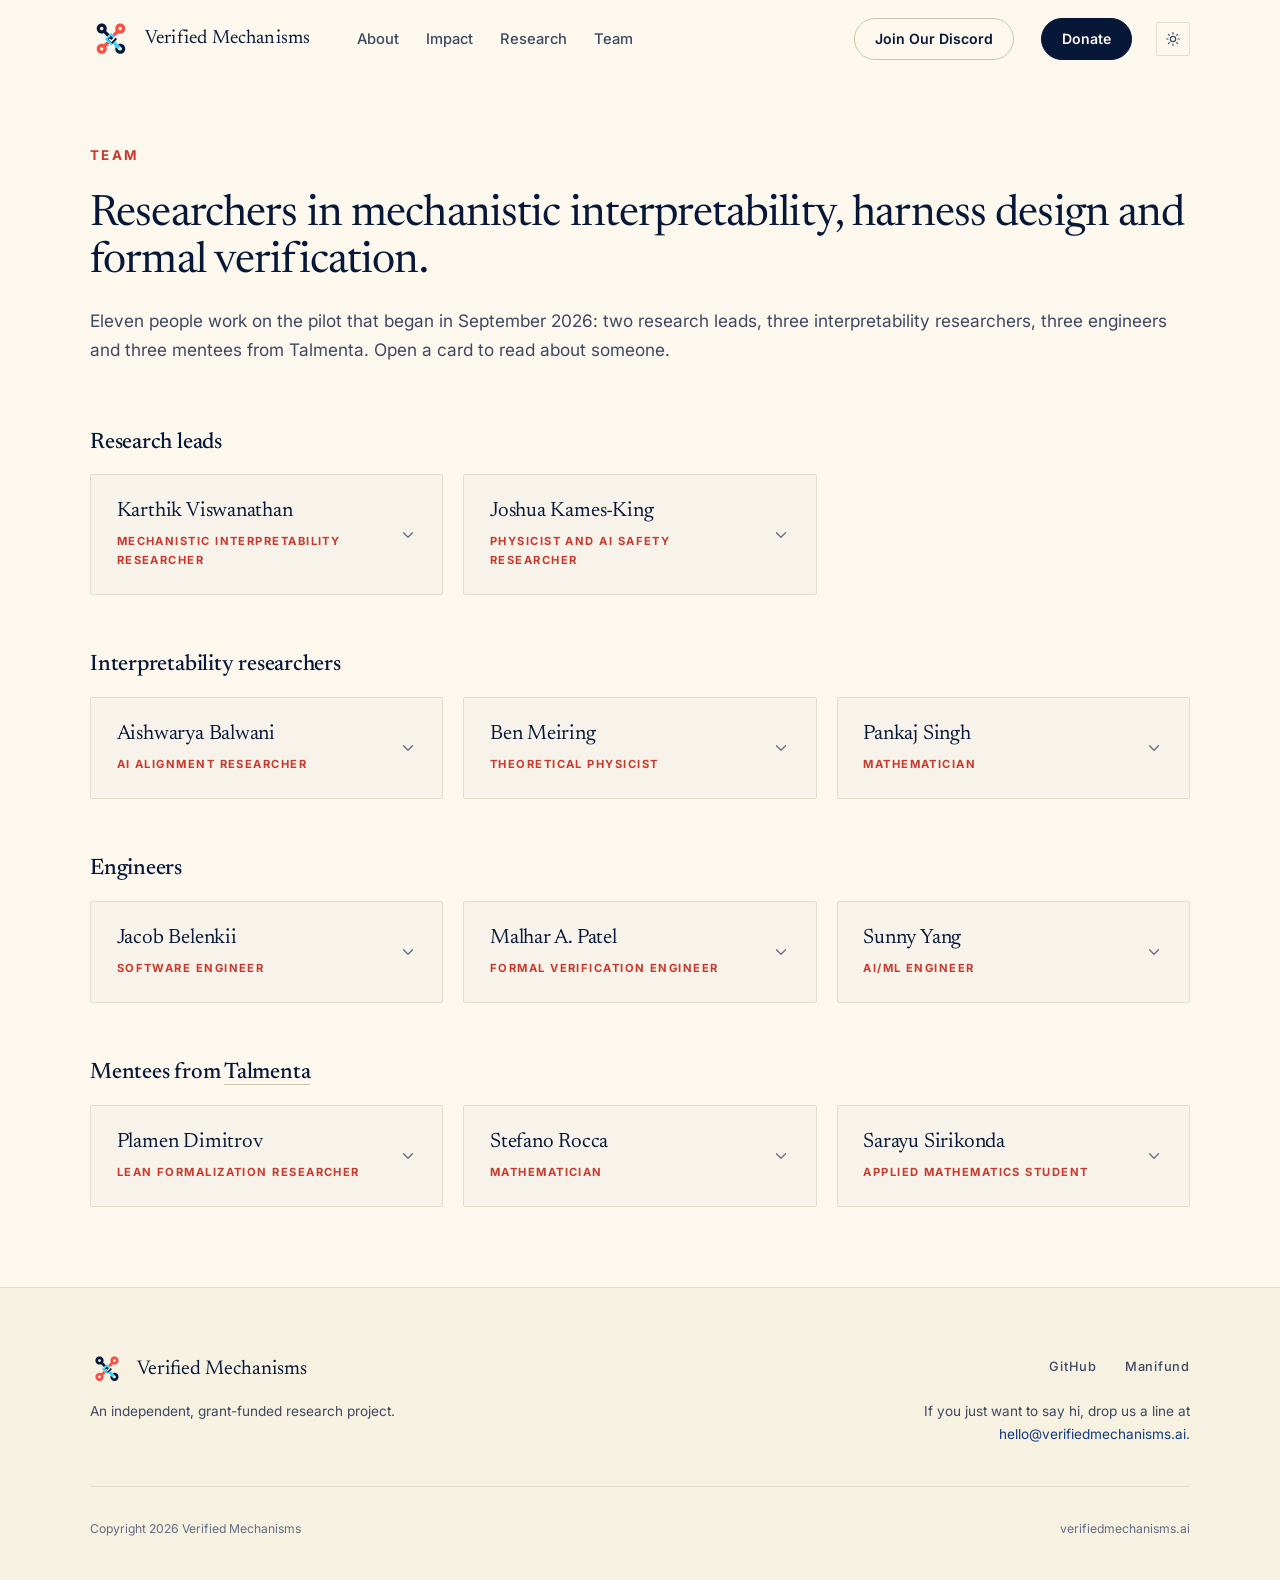
==== commit 857affec: "Shorten the team page role lines to one-liners Co-Authored-By: Claude Fable 5.1 <noreply@anthropic.c" ====
--- a/team/index.html
+++ b/team/index.html
@@ -76,7 +76,7 @@
         <article class="person reveal" id="karthik-viswanathan">
           <button class="person-toggle" type="button" aria-expanded="false" aria-controls="karthik-viswanathan-panel">
             <span class="person-name">Karthik Viswanathan</span>
-            <span class="person-role">Research lead</span>
+            <span class="person-role">Mechanistic interpretability researcher</span>
             <svg class="person-chevron" viewBox="0 0 24 24" fill="none" stroke="currentColor" stroke-width="1.7" stroke-linecap="round" stroke-linejoin="round" aria-hidden="true"><path d="M6 9l6 6 6-6"/></svg>
           </button>
           <div class="person-panel" id="karthik-viswanathan-panel">
@@ -100,7 +100,7 @@
         <article class="person reveal" id="joshua-kames-king" style="transition-delay:0.08s">
           <button class="person-toggle" type="button" aria-expanded="false" aria-controls="joshua-kames-king-panel">
             <span class="person-name">Joshua Kames-King</span>
-            <span class="person-role">Research lead</span>
+            <span class="person-role">Physicist and AI safety researcher</span>
             <svg class="person-chevron" viewBox="0 0 24 24" fill="none" stroke="currentColor" stroke-width="1.7" stroke-linecap="round" stroke-linejoin="round" aria-hidden="true"><path d="M6 9l6 6 6-6"/></svg>
           </button>
           <div class="person-panel" id="joshua-kames-king-panel">
@@ -125,7 +125,7 @@
         <article class="person reveal" id="aishwarya-balwani">
           <button class="person-toggle" type="button" aria-expanded="false" aria-controls="aishwarya-balwani-panel">
             <span class="person-name">Aishwarya Balwani</span>
-            <span class="person-role">Neuroscientist and AI alignment researcher</span>
+            <span class="person-role">AI alignment researcher</span>
             <svg class="person-chevron" viewBox="0 0 24 24" fill="none" stroke="currentColor" stroke-width="1.7" stroke-linecap="round" stroke-linejoin="round" aria-hidden="true"><path d="M6 9l6 6 6-6"/></svg>
           </button>
           <div class="person-panel" id="aishwarya-balwani-panel">
@@ -149,7 +149,7 @@
         <article class="person reveal" id="ben-meiring" style="transition-delay:0.08s">
           <button class="person-toggle" type="button" aria-expanded="false" aria-controls="ben-meiring-panel">
             <span class="person-name">Ben Meiring</span>
-            <span class="person-role">Theoretical physicist and ML researcher</span>
+            <span class="person-role">Theoretical physicist</span>
             <svg class="person-chevron" viewBox="0 0 24 24" fill="none" stroke="currentColor" stroke-width="1.7" stroke-linecap="round" stroke-linejoin="round" aria-hidden="true"><path d="M6 9l6 6 6-6"/></svg>
           </button>
           <div class="person-panel" id="ben-meiring-panel">
@@ -173,7 +173,7 @@
         <article class="person reveal" id="pankaj-singh" style="transition-delay:0.16s">
           <button class="person-toggle" type="button" aria-expanded="false" aria-controls="pankaj-singh-panel">
             <span class="person-name">Pankaj Singh</span>
-            <span class="person-role">Mathematician, University of South Carolina</span>
+            <span class="person-role">Mathematician</span>
             <svg class="person-chevron" viewBox="0 0 24 24" fill="none" stroke="currentColor" stroke-width="1.7" stroke-linecap="round" stroke-linejoin="round" aria-hidden="true"><path d="M6 9l6 6 6-6"/></svg>
           </button>
           <div class="person-panel" id="pankaj-singh-panel">
@@ -204,7 +204,7 @@
         <article class="person reveal" id="jacob-belenkii">
           <button class="person-toggle" type="button" aria-expanded="false" aria-controls="jacob-belenkii-panel">
             <span class="person-name">Jacob Belenkii</span>
-            <span class="person-role">Software engineer, context infrastructure for LLMs</span>
+            <span class="person-role">Software engineer</span>
             <svg class="person-chevron" viewBox="0 0 24 24" fill="none" stroke="currentColor" stroke-width="1.7" stroke-linecap="round" stroke-linejoin="round" aria-hidden="true"><path d="M6 9l6 6 6-6"/></svg>
           </button>
           <div class="person-panel" id="jacob-belenkii-panel">
@@ -225,7 +225,7 @@
         <article class="person reveal" id="malhar-a-patel" style="transition-delay:0.08s">
           <button class="person-toggle" type="button" aria-expanded="false" aria-controls="malhar-a-patel-panel">
             <span class="person-name">Malhar A. Patel</span>
-            <span class="person-role">Mathematics student, LeanAide project</span>
+            <span class="person-role">Formal verification engineer</span>
             <svg class="person-chevron" viewBox="0 0 24 24" fill="none" stroke="currentColor" stroke-width="1.7" stroke-linecap="round" stroke-linejoin="round" aria-hidden="true"><path d="M6 9l6 6 6-6"/></svg>
           </button>
           <div class="person-panel" id="malhar-a-patel-panel">
@@ -249,7 +249,7 @@
         <article class="person reveal" id="sunny-yang" style="transition-delay:0.16s">
           <button class="person-toggle" type="button" aria-expanded="false" aria-controls="sunny-yang-panel">
             <span class="person-name">Sunny Yang</span>
-            <span class="person-role">AI/ML engineer, LLM evaluation infrastructure</span>
+            <span class="person-role">AI/ML engineer</span>
             <svg class="person-chevron" viewBox="0 0 24 24" fill="none" stroke="currentColor" stroke-width="1.7" stroke-linecap="round" stroke-linejoin="round" aria-hidden="true"><path d="M6 9l6 6 6-6"/></svg>
           </button>
           <div class="person-panel" id="sunny-yang-panel">
@@ -274,7 +274,7 @@
         <article class="person reveal" id="plamen-dimitrov">
           <button class="person-toggle" type="button" aria-expanded="false" aria-controls="plamen-dimitrov-panel">
             <span class="person-name">Plamen Dimitrov</span>
-            <span class="person-role">Lean formalization</span>
+            <span class="person-role">Lean formalization researcher</span>
             <svg class="person-chevron" viewBox="0 0 24 24" fill="none" stroke="currentColor" stroke-width="1.7" stroke-linecap="round" stroke-linejoin="round" aria-hidden="true"><path d="M6 9l6 6 6-6"/></svg>
           </button>
           <div class="person-panel" id="plamen-dimitrov-panel">
@@ -295,7 +295,7 @@
         <article class="person reveal" id="stefano-rocca" style="transition-delay:0.08s">
           <button class="person-toggle" type="button" aria-expanded="false" aria-controls="stefano-rocca-panel">
             <span class="person-name">Stefano Rocca</span>
-            <span class="person-role">Researcher</span>
+            <span class="person-role">Mathematician</span>
             <svg class="person-chevron" viewBox="0 0 24 24" fill="none" stroke="currentColor" stroke-width="1.7" stroke-linecap="round" stroke-linejoin="round" aria-hidden="true"><path d="M6 9l6 6 6-6"/></svg>
           </button>
           <div class="person-panel" id="stefano-rocca-panel">
@@ -313,7 +313,7 @@
         <article class="person reveal" id="sarayu-sirikonda" style="transition-delay:0.16s">
           <button class="person-toggle" type="button" aria-expanded="false" aria-controls="sarayu-sirikonda-panel">
             <span class="person-name">Sarayu Sirikonda</span>
-            <span class="person-role">Researcher</span>
+            <span class="person-role">Applied mathematics student</span>
             <svg class="person-chevron" viewBox="0 0 24 24" fill="none" stroke="currentColor" stroke-width="1.7" stroke-linecap="round" stroke-linejoin="round" aria-hidden="true"><path d="M6 9l6 6 6-6"/></svg>
           </button>
           <div class="person-panel" id="sarayu-sirikonda-panel">
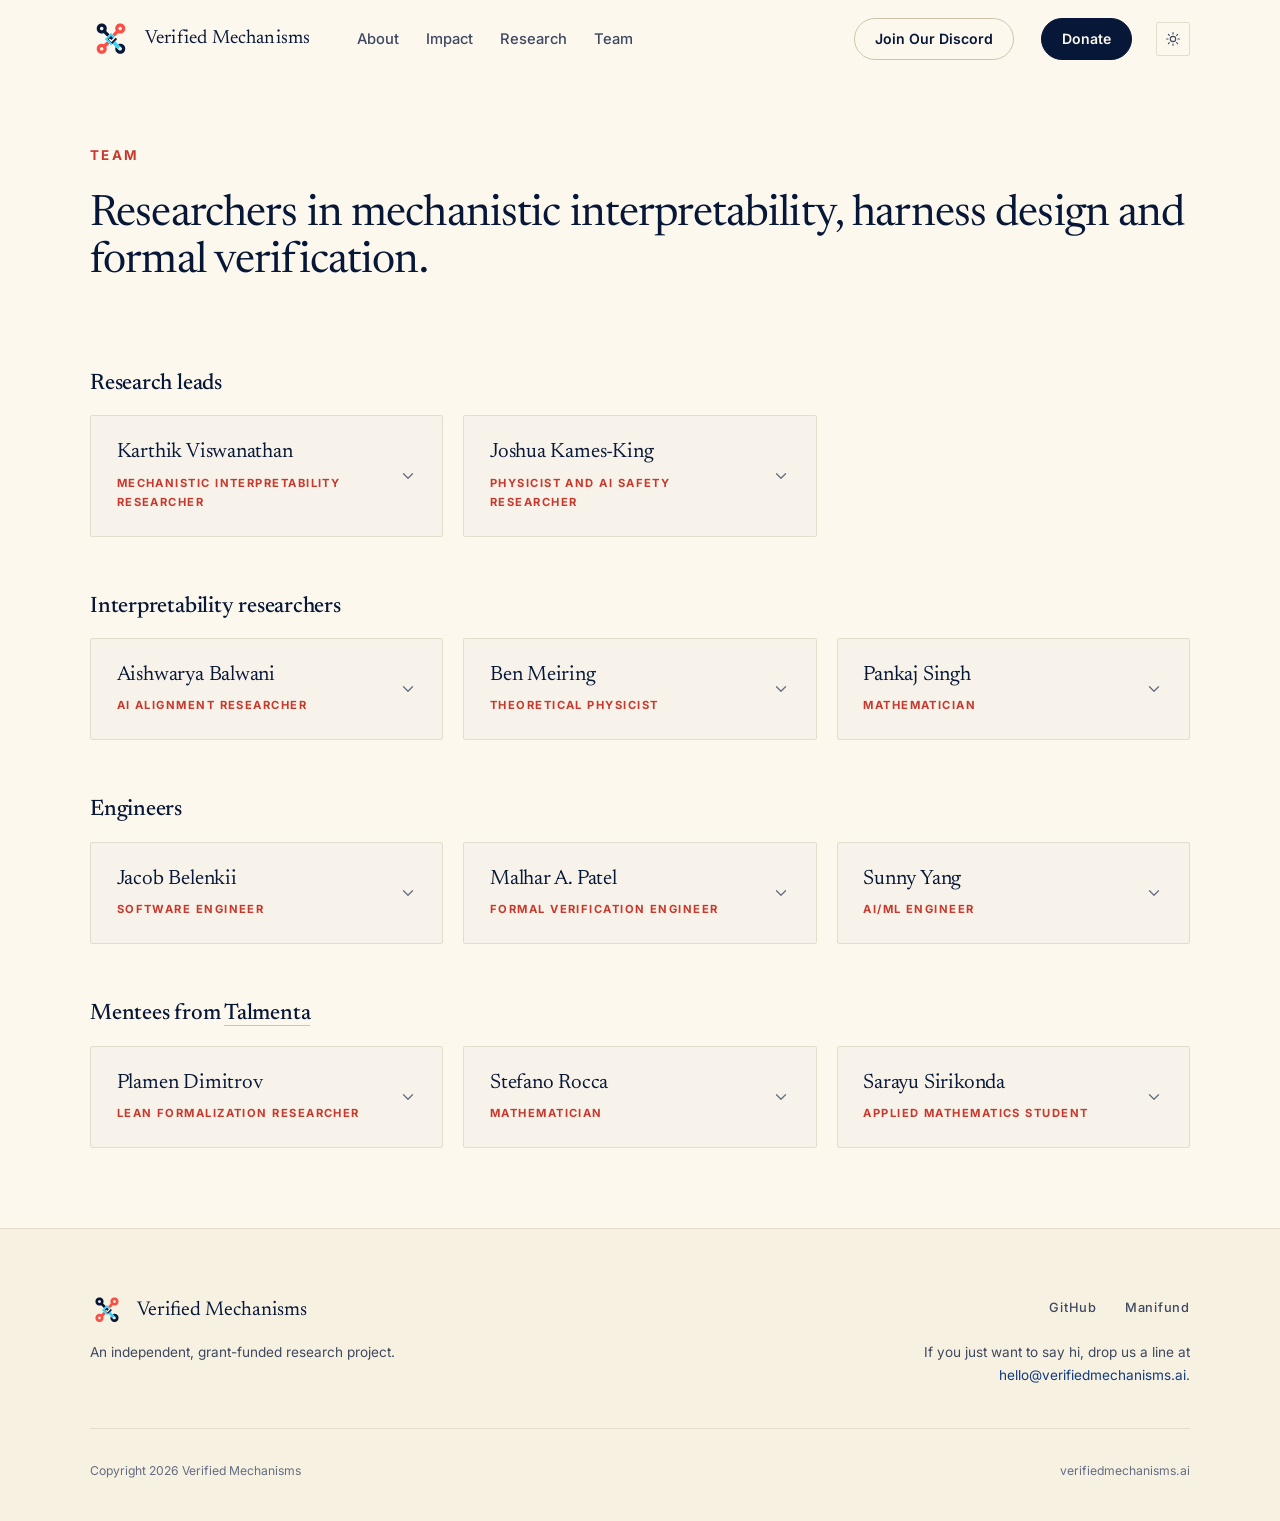
==== commit f363e785: "Drop the intro sentence from the team page Co-Authored-By: Claude Fable 5.1 <noreply@anthropic.com>" ====
--- a/team/index.html
+++ b/team/index.html
@@ -63,7 +63,6 @@
     <div class="page-inner page-inner--wide">
       <p class="section-label">Team</p>
       <h1 class="page-title">Researchers in mechanistic interpretability, harness design and formal verification.</h1>
-      <p class="page-lede">Eleven people work on the pilot that began in September 2026: two research leads, three interpretability researchers, three engineers and three mentees from Talmenta. Open a card to read about someone.</p>
     </div>
   </header>
 
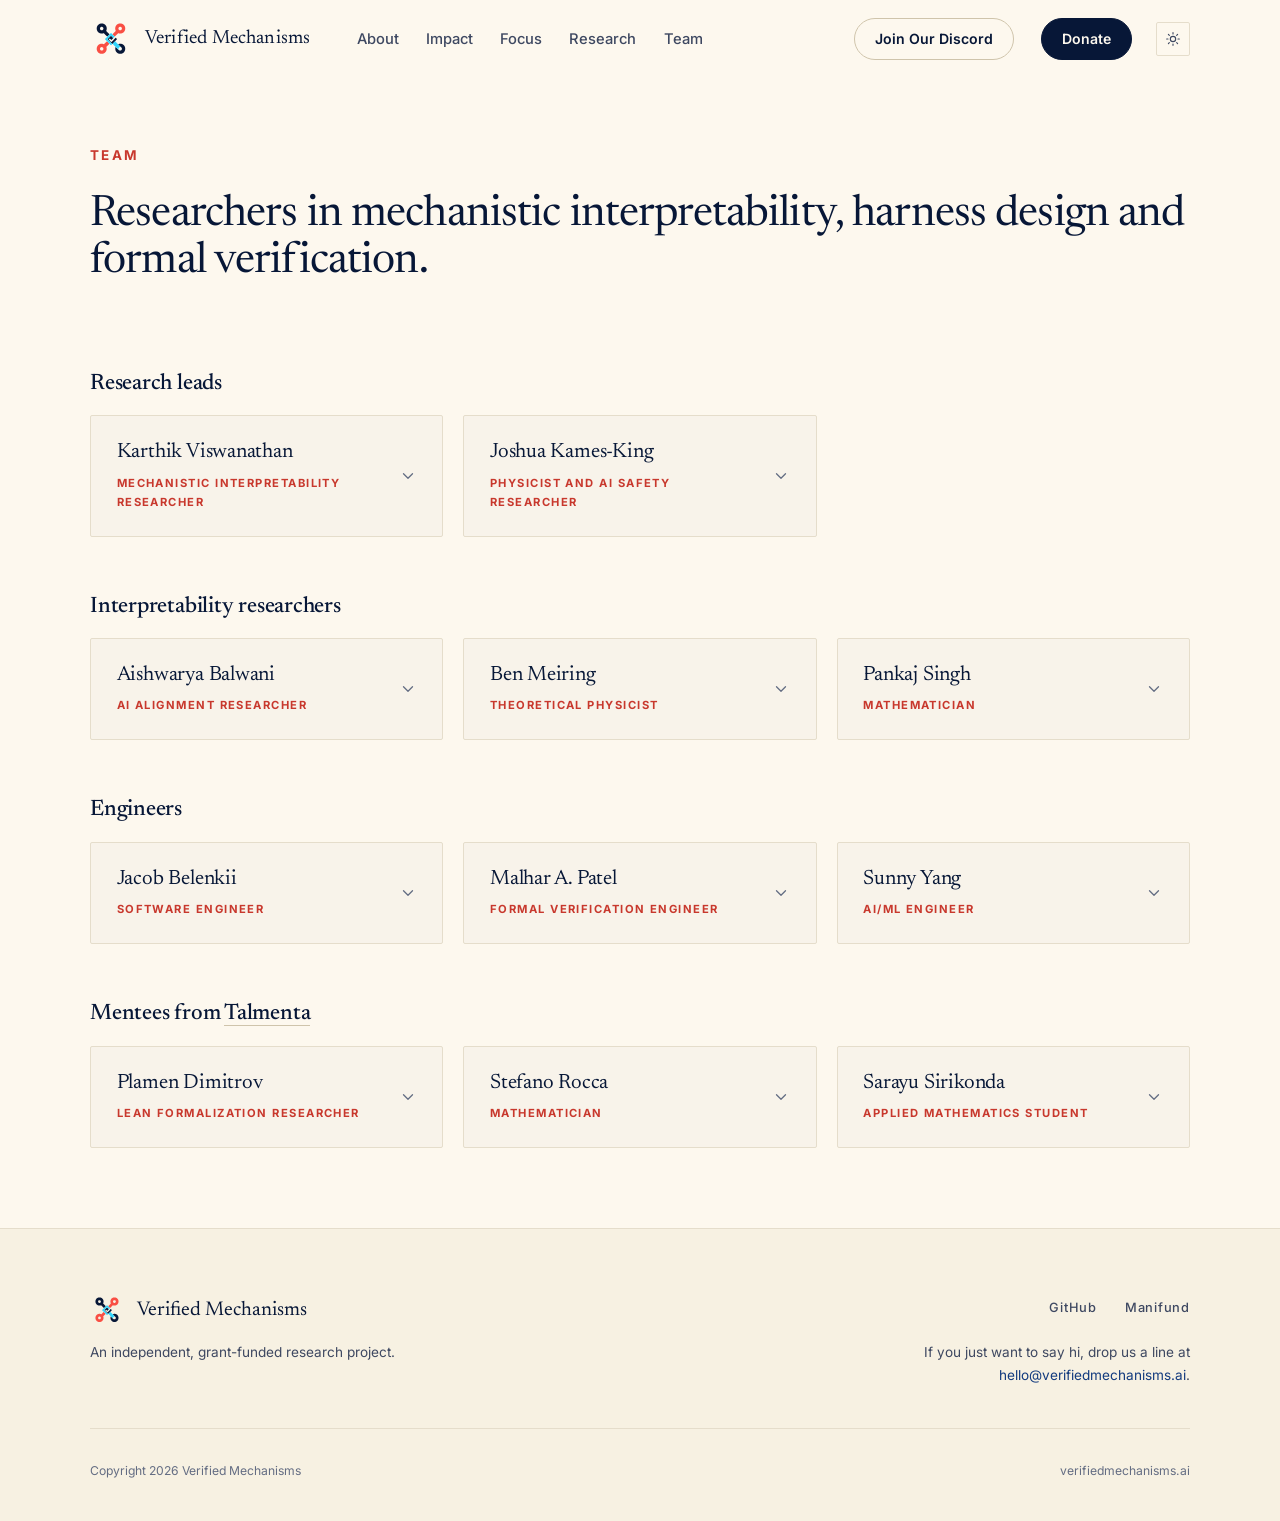
==== commit 6761e5e1: "Split the research section into Focus areas and Research The strands now live under a Focus areas se" ====
--- a/team/index.html
+++ b/team/index.html
@@ -40,6 +40,7 @@
     <ul class="nav-links" id="nav-links">
       <li><a href="/#about">About</a></li>
       <li><a href="/#impact">Impact</a></li>
+      <li><a href="/#focus-areas">Focus</a></li>
       <li><a href="/#research">Research</a></li>
       <li><a href="/team/" aria-current="page">Team</a></li>
       <li class="nav-cta-item--lead"><a class="nav-cta nav-cta--ghost" href="https://discord.gg/DaYmn36k" target="_blank" rel="noopener">Join Our Discord</a></li>
--- a/assets/site.css
+++ b/assets/site.css
@@ -468,15 +468,6 @@
 
 /* ---------- outputs ---------- */
 
-.outputs-intro { margin: 3.5rem 0 0; }
-.outputs-title {
-  font-family: var(--font-display);
-  font-size: clamp(1.25rem, 1.9vw, 1.6rem);
-  font-weight: 400;
-  line-height: 1.2;
-  letter-spacing: -0.01em;
-  margin: 1.6rem 0 0;
-}
 .outputs-list { list-style: none; margin: 1.1rem 0 0; padding: 0; border-top: 1px solid var(--border); }
 .output {
   display: flex;
@@ -943,6 +934,225 @@
 
 .apply { margin-top: 3.25rem; padding-top: 2.5rem; border-top: 1px solid var(--border); }
 
+/* ---------- blog posts ---------- */
+
+/* Long-form articles, ported from the dev site so the two read as one
+   family: the page-title serif for h1, diamond bullets, hanging numerals,
+   violet-rule blockquotes, collapsible asides and white-mounted figures. */
+.post-page { padding: 9rem var(--gutter) 5rem; }
+.post-page .back-link { margin-bottom: 2.5rem; }
+
+code {
+  font-family: var(--font-mono);
+  font-size: 0.86em;
+  color: var(--cyan);
+  background: var(--code-bg);
+  padding: 0.1em 0.35em;
+  border-radius: 2px;
+  -webkit-box-decoration-break: clone;
+  box-decoration-break: clone;
+}
+
+.entry h1 {
+  font-family: var(--font-display);
+  font-size: clamp(1.9rem, 3.6vw, 2.7rem);
+  font-weight: 300;
+  line-height: 1.08;
+  letter-spacing: -0.02em;
+  margin: 0 0 1.25rem;
+  text-wrap: balance;
+}
+/* A 300-weight serif reads grey as dark-on-cream. */
+:root[data-theme="light"] .entry h1 { font-weight: 400; }
+@media (prefers-color-scheme: light) {
+  :root:not([data-theme]) .entry h1 { font-weight: 400; }
+}
+
+.entry-meta {
+  margin: 0 0 2.5rem;
+  padding-bottom: 2rem;
+  border-bottom: 1px solid var(--border);
+  font-size: 0.95rem;
+  color: var(--text-mute);
+}
+.entry-meta a { color: var(--text-mute); border-bottom: 1px solid var(--border-lit); }
+.entry-meta a:hover { color: var(--accent); border-bottom-color: var(--accent); }
+.entry-meta .sep { margin: 0 0.5rem; }
+
+.entry--post p, .entry--post li { color: var(--text-dim); }
+.entry--post p { margin: 0 0 1.1rem; }
+.entry--post .lede { font-size: 1.08rem; line-height: 1.7; color: var(--text); margin-bottom: 1.6rem; }
+.entry--post strong { color: var(--text); font-weight: 600; }
+.entry--post li { margin-bottom: 0.8rem; line-height: 1.7; }
+.entry--post li > p { margin-bottom: 0.4rem; }
+/* anchor targets (footnotes and back-references) land below the fixed nav */
+.entry--post :target { scroll-margin-top: 7rem; }
+
+.entry--post h2 {
+  font-family: var(--font-display);
+  font-size: 1.4rem;
+  font-weight: 500;
+  line-height: 1.25;
+  letter-spacing: -0.01em;
+  margin: 3.25rem 0 1.1rem;
+}
+.entry--post h3 {
+  margin: 2.25rem 0 0.85rem;
+  font-size: 0.8rem;
+  font-weight: 700;
+  line-height: 1.5;
+  letter-spacing: 0.15em;
+  text-transform: uppercase;
+  color: var(--eyebrow);
+}
+
+/* Diamond bullets, as on the role pages. */
+.entry--post ul { list-style: none; margin: 0 0 1.1rem; padding: 0; }
+.entry--post ul > li { position: relative; padding-left: 1.5rem; }
+.entry--post ul > li::before {
+  content: '';
+  position: absolute;
+  left: 0;
+  top: 0.72em;
+  width: 6px;
+  height: 6px;
+  border: 1px solid var(--accent);
+  transform: rotate(45deg);
+}
+
+/* Numbered lists: hanging numerals in the accent, tabular so they align. */
+.entry--post ol:not(.footnotes ol) {
+  list-style: none;
+  counter-reset: step;
+  margin: 0 0 1.1rem;
+  padding: 0;
+}
+.entry--post ol:not(.footnotes ol) > li {
+  position: relative;
+  counter-increment: step;
+  padding-left: 2rem;
+}
+.entry--post ol:not(.footnotes ol) > li::before {
+  content: counter(step, decimal-leading-zero);
+  position: absolute;
+  left: 0;
+  top: 0.12em;
+  font-size: 0.78em;
+  font-weight: 600;
+  letter-spacing: 0.04em;
+  font-variant-numeric: tabular-nums;
+  color: var(--accent);
+}
+
+/* KaTeX's default 1.21em runs large beside Inter. */
+.entry--post .katex { font-size: 1.1em; }
+
+/* Display equations live in their own paragraph; let long ones scroll
+   sideways rather than break the column on small screens. */
+.entry--post .eq {
+  margin: 1.4rem 0;
+  padding-bottom: 0.35rem;
+  overflow-x: auto;
+}
+.entry--post .eq .katex-display { margin: 0.25rem 0; }
+
+/* the .callout of the role pages */
+.entry--post blockquote {
+  margin: 2rem 0;
+  padding: 1.4rem 1.6rem;
+  background: var(--note-bg);
+  border-left: 2px solid var(--violet);
+  border-radius: 0 2px 2px 0;
+}
+.entry--post blockquote p { margin: 0; color: var(--text); }
+
+/* Post figures are opaque white PNGs; sit them on their own white panel so
+   they read as figures mounted on the page, in both themes. */
+.entry--post .figure { margin: 2.5rem 0; }
+.entry--post .figure--reduced { width: 75%; margin-inline: auto; }
+.figure img {
+  display: block;
+  width: 100%;
+  height: auto;
+  background: #FFFFFF;
+  border: 1px solid var(--border);
+  border-radius: 2px;
+  padding: 0.75rem;
+}
+.figure figcaption {
+  margin-top: 0.85rem;
+  font-size: 0.85rem;
+  line-height: 1.65;
+  color: var(--text-mute);
+}
+.figure figcaption strong { color: var(--text-dim); }
+
+/* Collapsible asides, framed like the role cards. */
+.collapse {
+  margin: 2rem 0;
+  background: var(--card-bg);
+  border: 1px solid var(--border);
+  border-radius: 2px;
+  transition: border-color 0.3s var(--ease);
+}
+.collapse:hover, .collapse[open] { border-color: var(--border-lit); }
+.collapse summary {
+  position: relative;
+  padding: 1rem 1.4rem 1rem 3rem;
+  cursor: pointer;
+  list-style: none;
+  font-family: var(--font-display);
+  font-size: 1.1rem;
+  font-weight: 500;
+  line-height: 1.4;
+  color: var(--text);
+  transition: color 0.25s var(--ease);
+}
+.collapse summary::-webkit-details-marker { display: none; }
+/* a plus that turns to a cross, drawn from two bars */
+.collapse summary::before, .collapse summary::after {
+  content: '';
+  position: absolute;
+  left: 1.4rem;
+  top: 50%;
+  width: 11px;
+  height: 1.5px;
+  margin-top: -0.75px;
+  background: var(--accent);
+  transition: transform 0.3s var(--ease);
+}
+.collapse summary::after { transform: rotate(90deg); }
+.collapse[open] summary::before { transform: rotate(45deg); }
+.collapse[open] summary::after { transform: rotate(135deg); }
+.collapse summary:hover { color: var(--accent); }
+.collapse[open] summary { border-bottom: 1px solid var(--border); }
+.collapse-body { padding: 1.2rem 1.6rem 0.4rem; }
+
+.fnref { line-height: 0; }
+.fnref a { font-size: 0.72em; }
+.footnotes {
+  margin-top: 3.5rem;
+  padding-top: 2rem;
+  border-top: 1px solid var(--border);
+}
+.footnotes-label {
+  margin: 0 0 1rem;
+  font-size: 0.76rem;
+  font-weight: 700;
+  letter-spacing: 0.13em;
+  text-transform: uppercase;
+  color: var(--text-mute);
+}
+.footnotes ol { margin: 0; padding-left: 1.2rem; }
+.entry--post .footnotes li { font-size: 0.85rem; color: var(--text-mute); margin: 0 0 0.6rem; }
+.entry--post .footnotes li p { font-size: 0.85rem; color: var(--text-mute); margin: 0 0 0.3rem; }
+.entry--post .footnotes li::marker { color: var(--text-mute); }
+.footnotes .fnback { margin-left: 0.4rem; }
+
+@media (max-width: 640px) {
+  .entry--post .figure--reduced { width: 100%; }
+}
+
 /* ---------- reveal ---------- */
 
 .reveal {
@@ -973,6 +1183,7 @@
   .section { padding: 3.5rem var(--gutter); }
   .hero { padding: 7rem var(--gutter) 3.5rem; }
   .page-header { padding: 7rem var(--gutter) 2.5rem; }
+  .post-page { padding: 7rem var(--gutter) 3.5rem; }
   .brand-mark { width: 34px; height: 34px; }
   .nav-logo { font-size: 1.12rem; }
 
